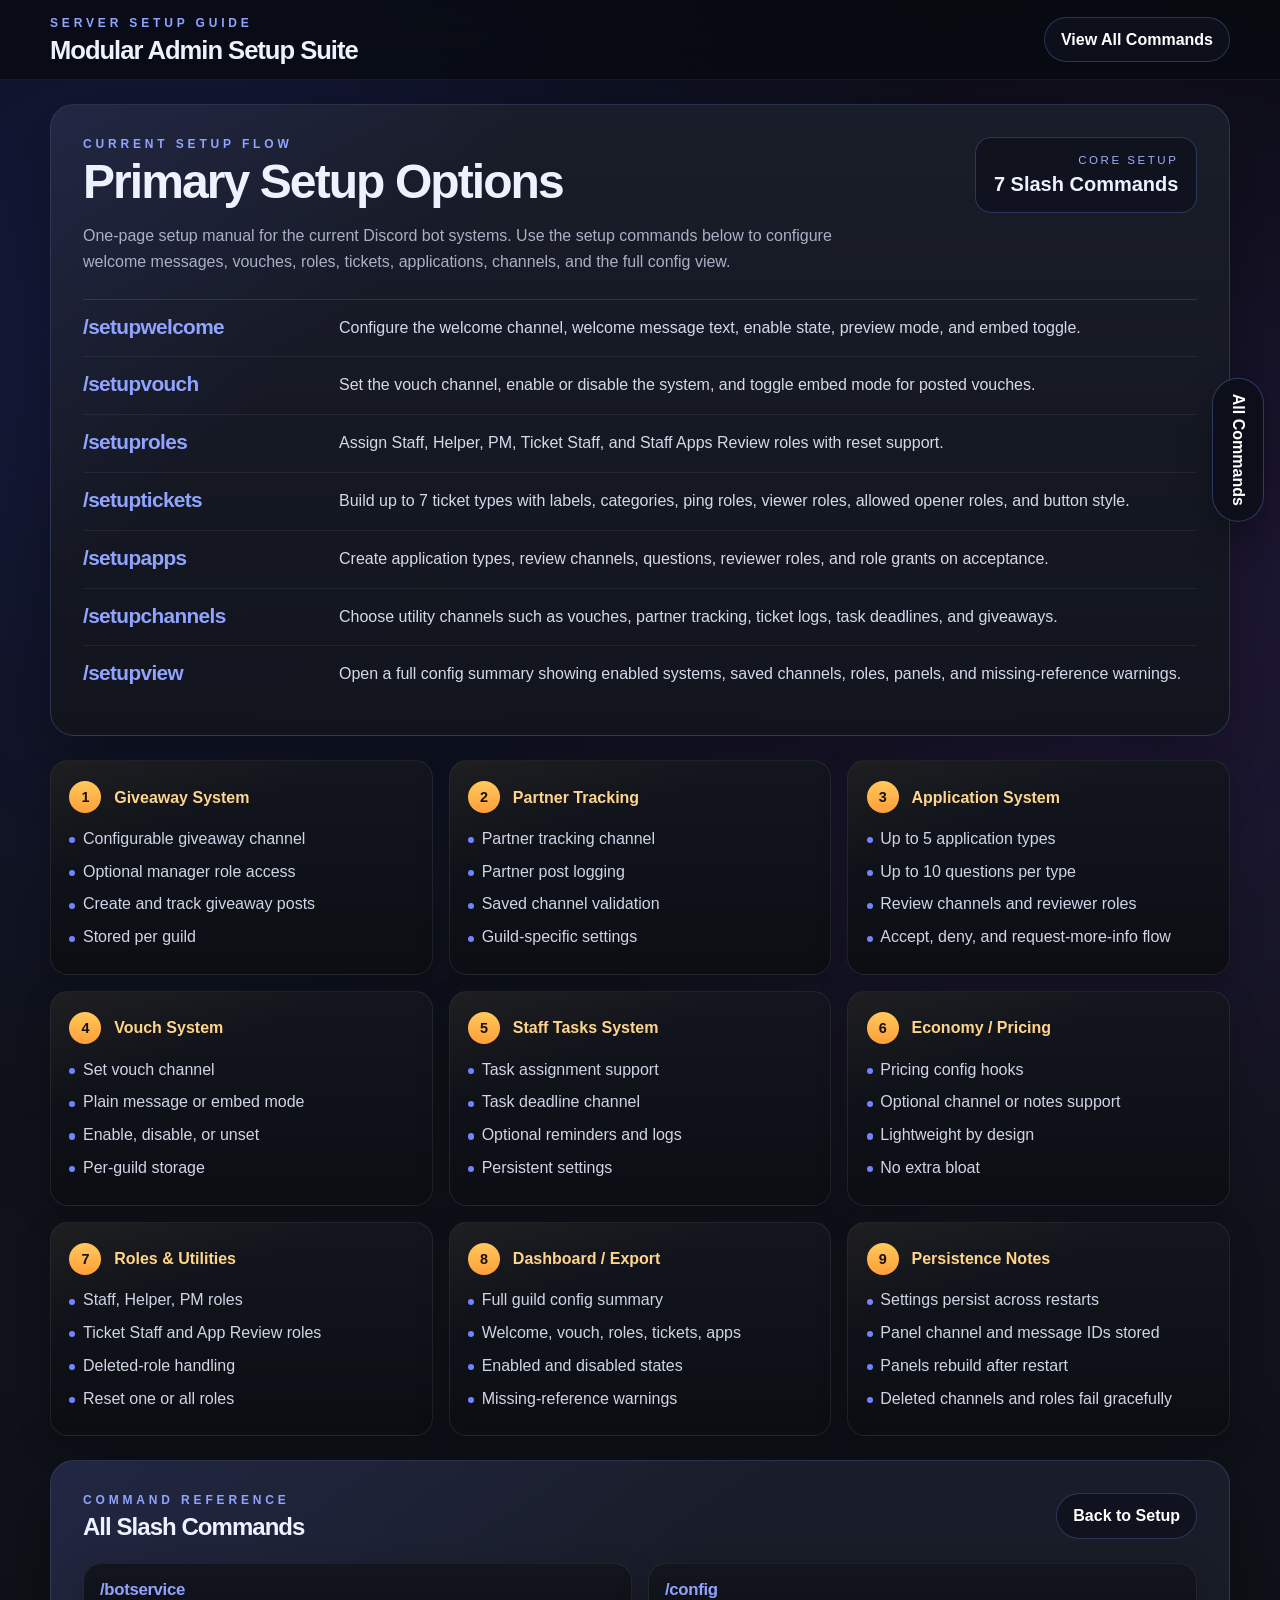
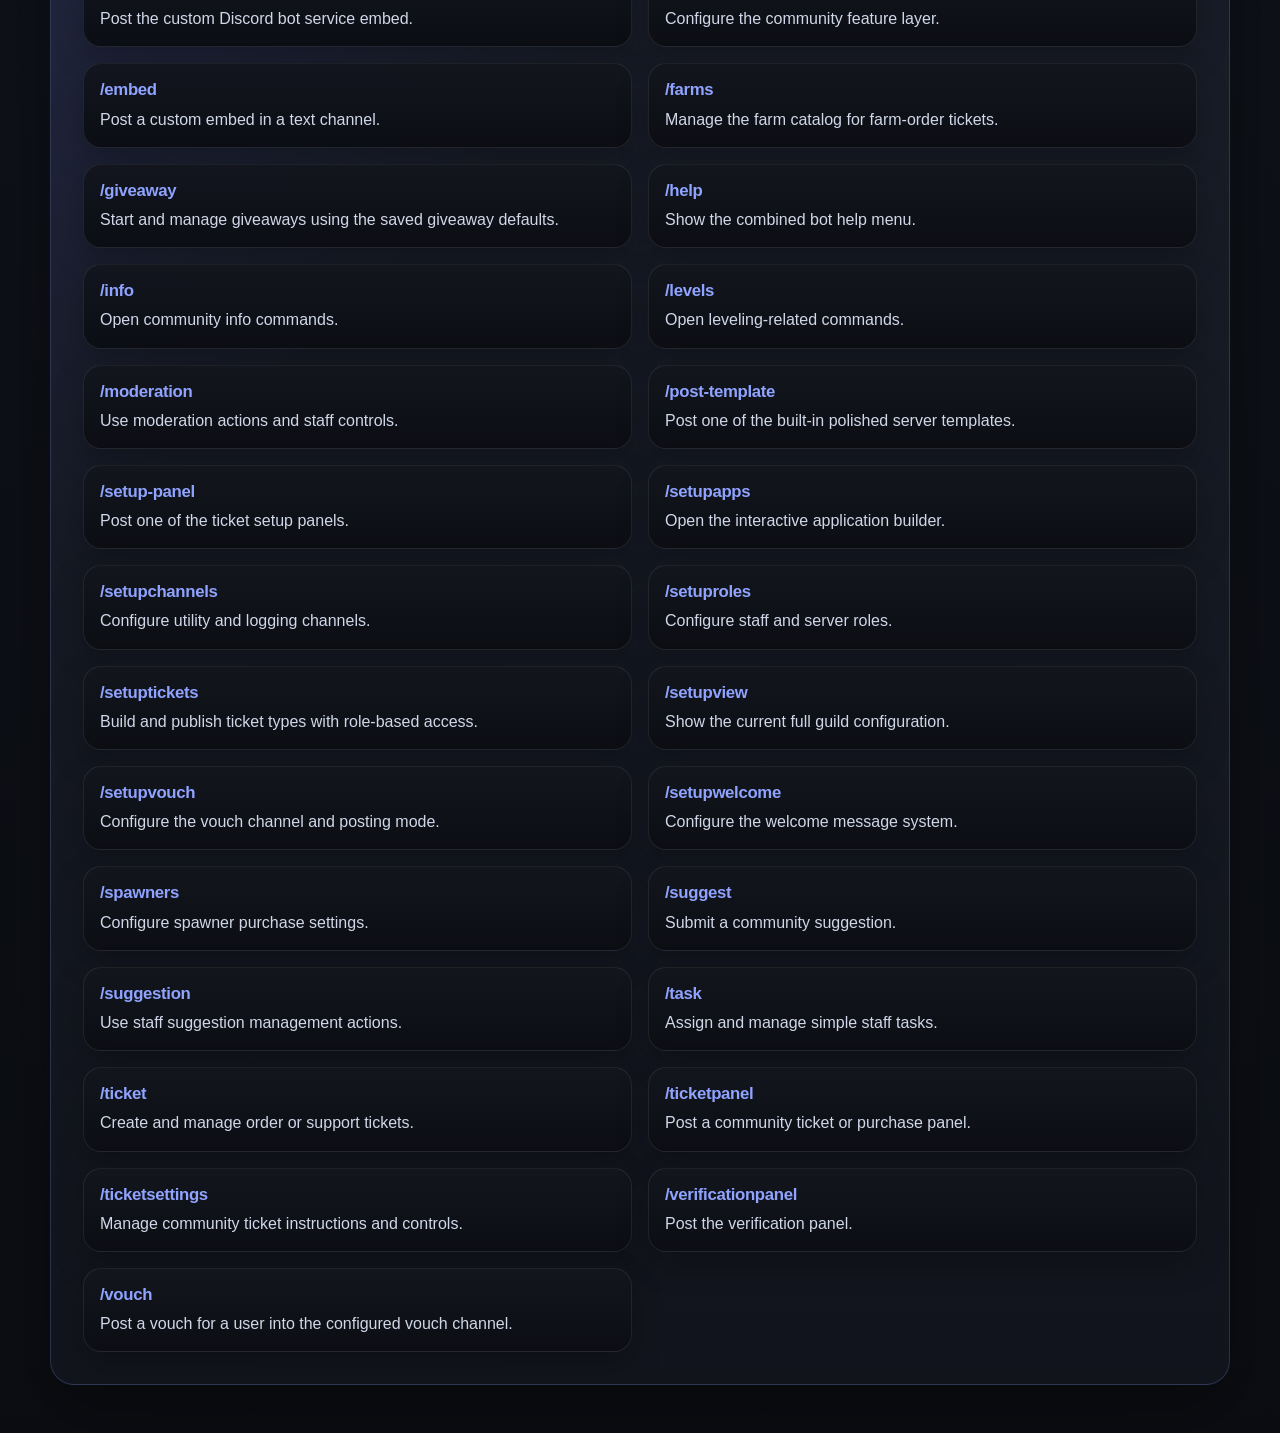
==== index.html @ 3d1069a1 "added" ====
<!doctype html>
<html lang="en">
<head>
  <meta charset="utf-8">
  <meta name="viewport" content="width=device-width, initial-scale=1">
  <title>Server Setup Guide</title>
  <meta name="description" content="Dark single-page setup guide for the Discord server setup suite.">
  <link rel="stylesheet" href="styles.css">
</head>
<body>
  <a class="skip-link" href="#main-content">Skip to content</a>

  <header class="site-header">
    <div class="header-inner">
      <div>
        <p class="eyebrow">Server Setup Guide</p>
        <h1 class="site-title">Modular Admin Setup Suite</h1>
      </div>
      <a class="header-link" href="#command-catalog">View All Commands</a>
    </div>
  </header>

  <a class="side-button" href="#command-catalog" aria-label="Jump to the full slash command list">
    <span>All Commands</span>
  </a>

  <main id="main-content" class="page-shell">
    <section class="hero-panel">
      <div class="hero-top">
        <div>
          <p class="eyebrow">Current Setup Flow</p>
          <h2 class="hero-title">Primary Setup Options</h2>
          <p class="hero-subtitle">
            One-page setup manual for the current Discord bot systems. Use the setup commands below to configure
            welcome messages, vouches, roles, tickets, applications, channels, and the full config view.
          </p>
        </div>
        <div class="hero-badge">
          <span class="badge-label">Core Setup</span>
          <span class="badge-value">7 Slash Commands</span>
        </div>
      </div>

      <div class="command-stack" aria-label="Primary setup commands">
        <article class="command-row">
          <h3 class="command-name">/setupwelcome</h3>
          <p class="command-desc">Configure the welcome channel, welcome message text, enable state, preview mode, and embed toggle.</p>
        </article>
        <article class="command-row">
          <h3 class="command-name">/setupvouch</h3>
          <p class="command-desc">Set the vouch channel, enable or disable the system, and toggle embed mode for posted vouches.</p>
        </article>
        <article class="command-row">
          <h3 class="command-name">/setuproles</h3>
          <p class="command-desc">Assign Staff, Helper, PM, Ticket Staff, and Staff Apps Review roles with reset support.</p>
        </article>
        <article class="command-row">
          <h3 class="command-name">/setuptickets</h3>
          <p class="command-desc">Build up to 7 ticket types with labels, categories, ping roles, viewer roles, allowed opener roles, and button style.</p>
        </article>
        <article class="command-row">
          <h3 class="command-name">/setupapps</h3>
          <p class="command-desc">Create application types, review channels, questions, reviewer roles, and role grants on acceptance.</p>
        </article>
        <article class="command-row">
          <h3 class="command-name">/setupchannels</h3>
          <p class="command-desc">Choose utility channels such as vouches, partner tracking, ticket logs, task deadlines, and giveaways.</p>
        </article>
        <article class="command-row">
          <h3 class="command-name">/setupview</h3>
          <p class="command-desc">Open a full config summary showing enabled systems, saved channels, roles, panels, and missing-reference warnings.</p>
        </article>
      </div>
    </section>

    <section class="grid-panel" aria-label="System overview panels">
      <article class="mini-card">
        <div class="mini-head"><span class="mini-number">1</span><h3>Giveaway System</h3></div>
        <ul>
          <li>Configurable giveaway channel</li>
          <li>Optional manager role access</li>
          <li>Create and track giveaway posts</li>
          <li>Stored per guild</li>
        </ul>
      </article>
      <article class="mini-card">
        <div class="mini-head"><span class="mini-number">2</span><h3>Partner Tracking</h3></div>
        <ul>
          <li>Partner tracking channel</li>
          <li>Partner post logging</li>
          <li>Saved channel validation</li>
          <li>Guild-specific settings</li>
        </ul>
      </article>
      <article class="mini-card">
        <div class="mini-head"><span class="mini-number">3</span><h3>Application System</h3></div>
        <ul>
          <li>Up to 5 application types</li>
          <li>Up to 10 questions per type</li>
          <li>Review channels and reviewer roles</li>
          <li>Accept, deny, and request-more-info flow</li>
        </ul>
      </article>
      <article class="mini-card">
        <div class="mini-head"><span class="mini-number">4</span><h3>Vouch System</h3></div>
        <ul>
          <li>Set vouch channel</li>
          <li>Plain message or embed mode</li>
          <li>Enable, disable, or unset</li>
          <li>Per-guild storage</li>
        </ul>
      </article>
      <article class="mini-card">
        <div class="mini-head"><span class="mini-number">5</span><h3>Staff Tasks System</h3></div>
        <ul>
          <li>Task assignment support</li>
          <li>Task deadline channel</li>
          <li>Optional reminders and logs</li>
          <li>Persistent settings</li>
        </ul>
      </article>
      <article class="mini-card">
        <div class="mini-head"><span class="mini-number">6</span><h3>Economy / Pricing</h3></div>
        <ul>
          <li>Pricing config hooks</li>
          <li>Optional channel or notes support</li>
          <li>Lightweight by design</li>
          <li>No extra bloat</li>
        </ul>
      </article>
      <article class="mini-card">
        <div class="mini-head"><span class="mini-number">7</span><h3>Roles & Utilities</h3></div>
        <ul>
          <li>Staff, Helper, PM roles</li>
          <li>Ticket Staff and App Review roles</li>
          <li>Deleted-role handling</li>
          <li>Reset one or all roles</li>
        </ul>
      </article>
      <article class="mini-card">
        <div class="mini-head"><span class="mini-number">8</span><h3>Dashboard / Export</h3></div>
        <ul>
          <li>Full guild config summary</li>
          <li>Welcome, vouch, roles, tickets, apps</li>
          <li>Enabled and disabled states</li>
          <li>Missing-reference warnings</li>
        </ul>
      </article>
      <article class="mini-card">
        <div class="mini-head"><span class="mini-number">9</span><h3>Persistence Notes</h3></div>
        <ul>
          <li>Settings persist across restarts</li>
          <li>Panel channel and message IDs stored</li>
          <li>Panels rebuild after restart</li>
          <li>Deleted channels and roles fail gracefully</li>
        </ul>
      </article>
    </section>

    <section id="command-catalog" class="catalog-panel">
      <div class="catalog-top">
        <div>
          <p class="eyebrow">Command Reference</p>
          <h2 class="catalog-title">All Slash Commands</h2>
        </div>
        <a class="catalog-back" href="#main-content">Back to Setup</a>
      </div>

      <div class="catalog-grid">
        <article class="catalog-card"><h3>/botservice</h3><p>Post the custom Discord bot service embed.</p></article>
        <article class="catalog-card"><h3>/config</h3><p>Configure the community feature layer.</p></article>
        <article class="catalog-card"><h3>/embed</h3><p>Post a custom embed in a text channel.</p></article>
        <article class="catalog-card"><h3>/farms</h3><p>Manage the farm catalog for farm-order tickets.</p></article>
        <article class="catalog-card"><h3>/giveaway</h3><p>Start and manage giveaways using the saved giveaway defaults.</p></article>
        <article class="catalog-card"><h3>/help</h3><p>Show the combined bot help menu.</p></article>
        <article class="catalog-card"><h3>/info</h3><p>Open community info commands.</p></article>
        <article class="catalog-card"><h3>/levels</h3><p>Open leveling-related commands.</p></article>
        <article class="catalog-card"><h3>/moderation</h3><p>Use moderation actions and staff controls.</p></article>
        <article class="catalog-card"><h3>/post-template</h3><p>Post one of the built-in polished server templates.</p></article>
        <article class="catalog-card"><h3>/setup-panel</h3><p>Post one of the ticket setup panels.</p></article>
        <article class="catalog-card"><h3>/setupapps</h3><p>Open the interactive application builder.</p></article>
        <article class="catalog-card"><h3>/setupchannels</h3><p>Configure utility and logging channels.</p></article>
        <article class="catalog-card"><h3>/setuproles</h3><p>Configure staff and server roles.</p></article>
        <article class="catalog-card"><h3>/setuptickets</h3><p>Build and publish ticket types with role-based access.</p></article>
        <article class="catalog-card"><h3>/setupview</h3><p>Show the current full guild configuration.</p></article>
        <article class="catalog-card"><h3>/setupvouch</h3><p>Configure the vouch channel and posting mode.</p></article>
        <article class="catalog-card"><h3>/setupwelcome</h3><p>Configure the welcome message system.</p></article>
        <article class="catalog-card"><h3>/spawners</h3><p>Configure spawner purchase settings.</p></article>
        <article class="catalog-card"><h3>/suggest</h3><p>Submit a community suggestion.</p></article>
        <article class="catalog-card"><h3>/suggestion</h3><p>Use staff suggestion management actions.</p></article>
        <article class="catalog-card"><h3>/task</h3><p>Assign and manage simple staff tasks.</p></article>
        <article class="catalog-card"><h3>/ticket</h3><p>Create and manage order or support tickets.</p></article>
        <article class="catalog-card"><h3>/ticketpanel</h3><p>Post a community ticket or purchase panel.</p></article>
        <article class="catalog-card"><h3>/ticketsettings</h3><p>Manage community ticket instructions and controls.</p></article>
        <article class="catalog-card"><h3>/verificationpanel</h3><p>Post the verification panel.</p></article>
        <article class="catalog-card"><h3>/vouch</h3><p>Post a vouch for a user into the configured vouch channel.</p></article>
      </div>
    </section>
  </main>

  <script src="script.js"></script>
</body>
</html>
---- styles.css ----
:root {
  color-scheme: dark;
  --bg-top: #090b11;
  --bg-mid: #0f1219;
  --bg-bottom: #0b0d12;
  --panel: rgba(18, 21, 31, 0.96);
  --panel-strong: rgba(12, 14, 20, 0.98);
  --border: rgba(141, 162, 255, 0.22);
  --border-soft: rgba(255, 255, 255, 0.08);
  --text: #eef2ff;
  --muted: #a9b0c6;
  --blue: #8fa3ff;
  --blue-strong: #6f85ff;
  --gold: #ffd58c;
  --gold-strong: #ffb14c;
  --shadow: 0 24px 70px rgba(0, 0, 0, 0.35);
}

* {
  box-sizing: border-box;
}

html {
  scroll-behavior: smooth;
}

body {
  margin: 0;
  min-width: 320px;
  color: var(--text);
  font-family: "Segoe UI", "Helvetica Neue", Arial, sans-serif;
  background:
    radial-gradient(circle at 12% 10%, rgba(72, 87, 255, 0.18), transparent 28%),
    radial-gradient(circle at 86% 20%, rgba(147, 80, 255, 0.16), transparent 26%),
    linear-gradient(180deg, var(--bg-top) 0%, var(--bg-mid) 42%, var(--bg-bottom) 100%);
}

a {
  color: inherit;
}

.skip-link {
  position: absolute;
  left: 1rem;
  top: -4rem;
  padding: 0.75rem 1rem;
  border-radius: 999px;
  background: #ffffff;
  color: #111111;
  text-decoration: none;
  z-index: 40;
}

.skip-link:focus {
  top: 1rem;
}

.site-header {
  position: sticky;
  top: 0;
  z-index: 20;
  backdrop-filter: blur(16px);
  background: rgba(8, 10, 16, 0.72);
  border-bottom: 1px solid rgba(255, 255, 255, 0.06);
}

.header-inner {
  width: min(1180px, calc(100% - 2rem));
  margin: 0 auto;
  padding: 1rem 0;
  display: flex;
  align-items: center;
  justify-content: space-between;
  gap: 1rem;
}

.eyebrow {
  margin: 0 0 0.45rem;
  color: var(--blue);
  font-size: 0.75rem;
  font-weight: 700;
  letter-spacing: 0.32em;
  text-transform: uppercase;
}

.site-title,
.hero-title,
.catalog-title {
  margin: 0;
  letter-spacing: -0.04em;
  line-height: 1.02;
  font-weight: 800;
}

.site-title {
  font-size: clamp(1.4rem, 2vw, 1.85rem);
}

.header-link,
.catalog-back,
.side-button {
  display: inline-flex;
  align-items: center;
  justify-content: center;
  border-radius: 999px;
  text-decoration: none;
  font-weight: 700;
  transition: transform 0.18s ease, background 0.18s ease, border-color 0.18s ease;
}

.header-link,
.catalog-back {
  padding: 0.8rem 1rem;
  border: 1px solid rgba(120, 143, 255, 0.28);
  background: rgba(15, 18, 30, 0.88);
  color: #ffffff;
}

.header-link:hover,
.catalog-back:hover,
.side-button:hover {
  transform: translateY(-1px);
}

.page-shell {
  width: min(1180px, calc(100% - 2rem));
  margin: 0 auto;
  padding: 1.5rem 0 3rem;
}

.hero-panel,
.catalog-panel {
  border: 1px solid var(--border);
  border-radius: 24px;
  background: linear-gradient(180deg, rgba(22, 26, 38, 0.98) 0%, rgba(14, 17, 25, 0.98) 100%);
  box-shadow: var(--shadow);
  overflow: hidden;
}

.hero-panel {
  padding: 2rem;
  position: relative;
}

.hero-panel::before,
.catalog-panel::before {
  content: "";
  position: absolute;
  inset: 0;
  pointer-events: none;
  background:
    linear-gradient(135deg, rgba(96, 110, 255, 0.12), transparent 28%),
    linear-gradient(0deg, rgba(255, 255, 255, 0.015), rgba(255, 255, 255, 0.015));
}

.hero-top,
.catalog-top {
  position: relative;
  z-index: 1;
  display: flex;
  align-items: flex-start;
  justify-content: space-between;
  gap: 1.25rem;
}

.hero-title {
  font-size: clamp(2.1rem, 4vw, 3rem);
}

.hero-subtitle {
  margin: 1rem 0 0;
  max-width: 48rem;
  color: var(--muted);
  line-height: 1.6;
}

.hero-badge {
  min-width: 13rem;
  padding: 1rem 1.1rem;
  border-radius: 16px;
  border: 1px solid rgba(120, 143, 255, 0.28);
  background: rgba(15, 18, 30, 0.88);
  text-align: right;
}

.badge-label {
  display: block;
  margin-bottom: 0.45rem;
  color: #9fb0ff;
  font-size: 0.72rem;
  letter-spacing: 0.22em;
  text-transform: uppercase;
}

.badge-value {
  font-size: 1.25rem;
  font-weight: 800;
}

.command-stack {
  margin-top: 1.5rem;
  position: relative;
  z-index: 1;
}

.command-row {
  display: grid;
  grid-template-columns: minmax(12rem, 15rem) 1fr;
  gap: 1rem;
  align-items: start;
  padding: 1rem 0;
  border-top: 1px solid rgba(255, 255, 255, 0.06);
}

.command-row:first-child {
  border-top-color: rgba(108, 123, 255, 0.24);
}

.command-name {
  margin: 0;
  color: var(--blue);
  font-size: 1.3rem;
  font-weight: 800;
  letter-spacing: -0.03em;
  line-height: 1.05;
}

.command-desc {
  margin: 0;
  color: #d4d9e9;
  line-height: 1.55;
}

.grid-panel {
  margin-top: 1.5rem;
  display: grid;
  grid-template-columns: repeat(3, minmax(0, 1fr));
  gap: 1rem;
}

.mini-card,
.catalog-card {
  position: relative;
  border-radius: 18px;
  border: 1px solid var(--border-soft);
  background: linear-gradient(180deg, rgba(19, 22, 30, 0.98) 0%, rgba(12, 14, 20, 0.98) 100%);
  box-shadow: 0 12px 32px rgba(0, 0, 0, 0.22);
  overflow: hidden;
}

.mini-card {
  padding: 1.25rem 1.15rem 1rem;
}

.mini-card::before {
  content: "";
  position: absolute;
  inset: 0;
  background: linear-gradient(160deg, rgba(255, 200, 90, 0.05), transparent 32%);
  pointer-events: none;
}

.mini-head {
  display: flex;
  align-items: center;
  gap: 0.8rem;
  margin-bottom: 0.85rem;
  position: relative;
  z-index: 1;
}

.mini-number {
  width: 2rem;
  height: 2rem;
  border-radius: 999px;
  display: inline-flex;
  align-items: center;
  justify-content: center;
  background: linear-gradient(180deg, #ffc95c 0%, #ff9e39 100%);
  color: #16110b;
  font-size: 0.9rem;
  font-weight: 900;
  flex: 0 0 auto;
}

.mini-card h3 {
  margin: 0;
  color: var(--gold);
  font-size: 1rem;
  line-height: 1.2;
}

.mini-card ul {
  list-style: none;
  margin: 0;
  padding: 0;
  position: relative;
  z-index: 1;
}

.mini-card li {
  position: relative;
  margin-bottom: 0.6rem;
  padding-left: 0.85rem;
  color: #cfd5e6;
  line-height: 1.45;
}

.mini-card li::before {
  content: "";
  position: absolute;
  left: 0;
  top: 0.65em;
  width: 0.38rem;
  height: 0.38rem;
  border-radius: 50%;
  background: var(--blue-strong);
}

.catalog-panel {
  margin-top: 1.5rem;
  padding: 2rem;
  position: relative;
}

.catalog-grid {
  position: relative;
  z-index: 1;
  margin-top: 1.5rem;
  display: grid;
  grid-template-columns: repeat(2, minmax(0, 1fr));
  gap: 1rem;
}

.catalog-card {
  padding: 1rem 1rem 0.95rem;
}

.catalog-card h3 {
  margin: 0 0 0.45rem;
  color: var(--blue);
  font-size: 1.05rem;
  letter-spacing: -0.02em;
}

.catalog-card p {
  margin: 0;
  color: #d0d7e8;
  line-height: 1.5;
}

.side-button {
  position: fixed;
  right: 1rem;
  top: 50%;
  transform: translateY(-50%);
  z-index: 25;
  padding: 0.95rem 1rem;
  writing-mode: vertical-rl;
  text-orientation: mixed;
  border: 1px solid rgba(120, 143, 255, 0.32);
  background: rgba(12, 16, 26, 0.92);
  color: #ffffff;
  box-shadow: 0 18px 36px rgba(0, 0, 0, 0.28);
}

.side-button.is-active {
  background: linear-gradient(180deg, rgba(111, 133, 255, 0.24), rgba(111, 133, 255, 0.12));
  border-color: rgba(143, 163, 255, 0.58);
}

@media (max-width: 1024px) {
  .grid-panel,
  .catalog-grid {
    grid-template-columns: 1fr 1fr;
  }

  .hero-top,
  .catalog-top {
    flex-direction: column;
  }

  .hero-badge {
    min-width: 0;
    width: 100%;
    text-align: left;
  }
}

@media (max-width: 780px) {
  .page-shell,
  .header-inner {
    width: min(100% - 1rem, 100%);
  }

  .hero-panel,
  .catalog-panel {
    padding: 1.25rem;
    border-radius: 20px;
  }

  .command-row {
    grid-template-columns: 1fr;
    gap: 0.5rem;
  }

  .grid-panel,
  .catalog-grid {
    grid-template-columns: 1fr;
  }

  .side-button {
    right: 0.75rem;
    bottom: 0.75rem;
    top: auto;
    transform: none;
    writing-mode: horizontal-tb;
    text-orientation: initial;
    padding: 0.85rem 1rem;
  }

  .header-link,
  .catalog-back {
    width: 100%;
  }
}
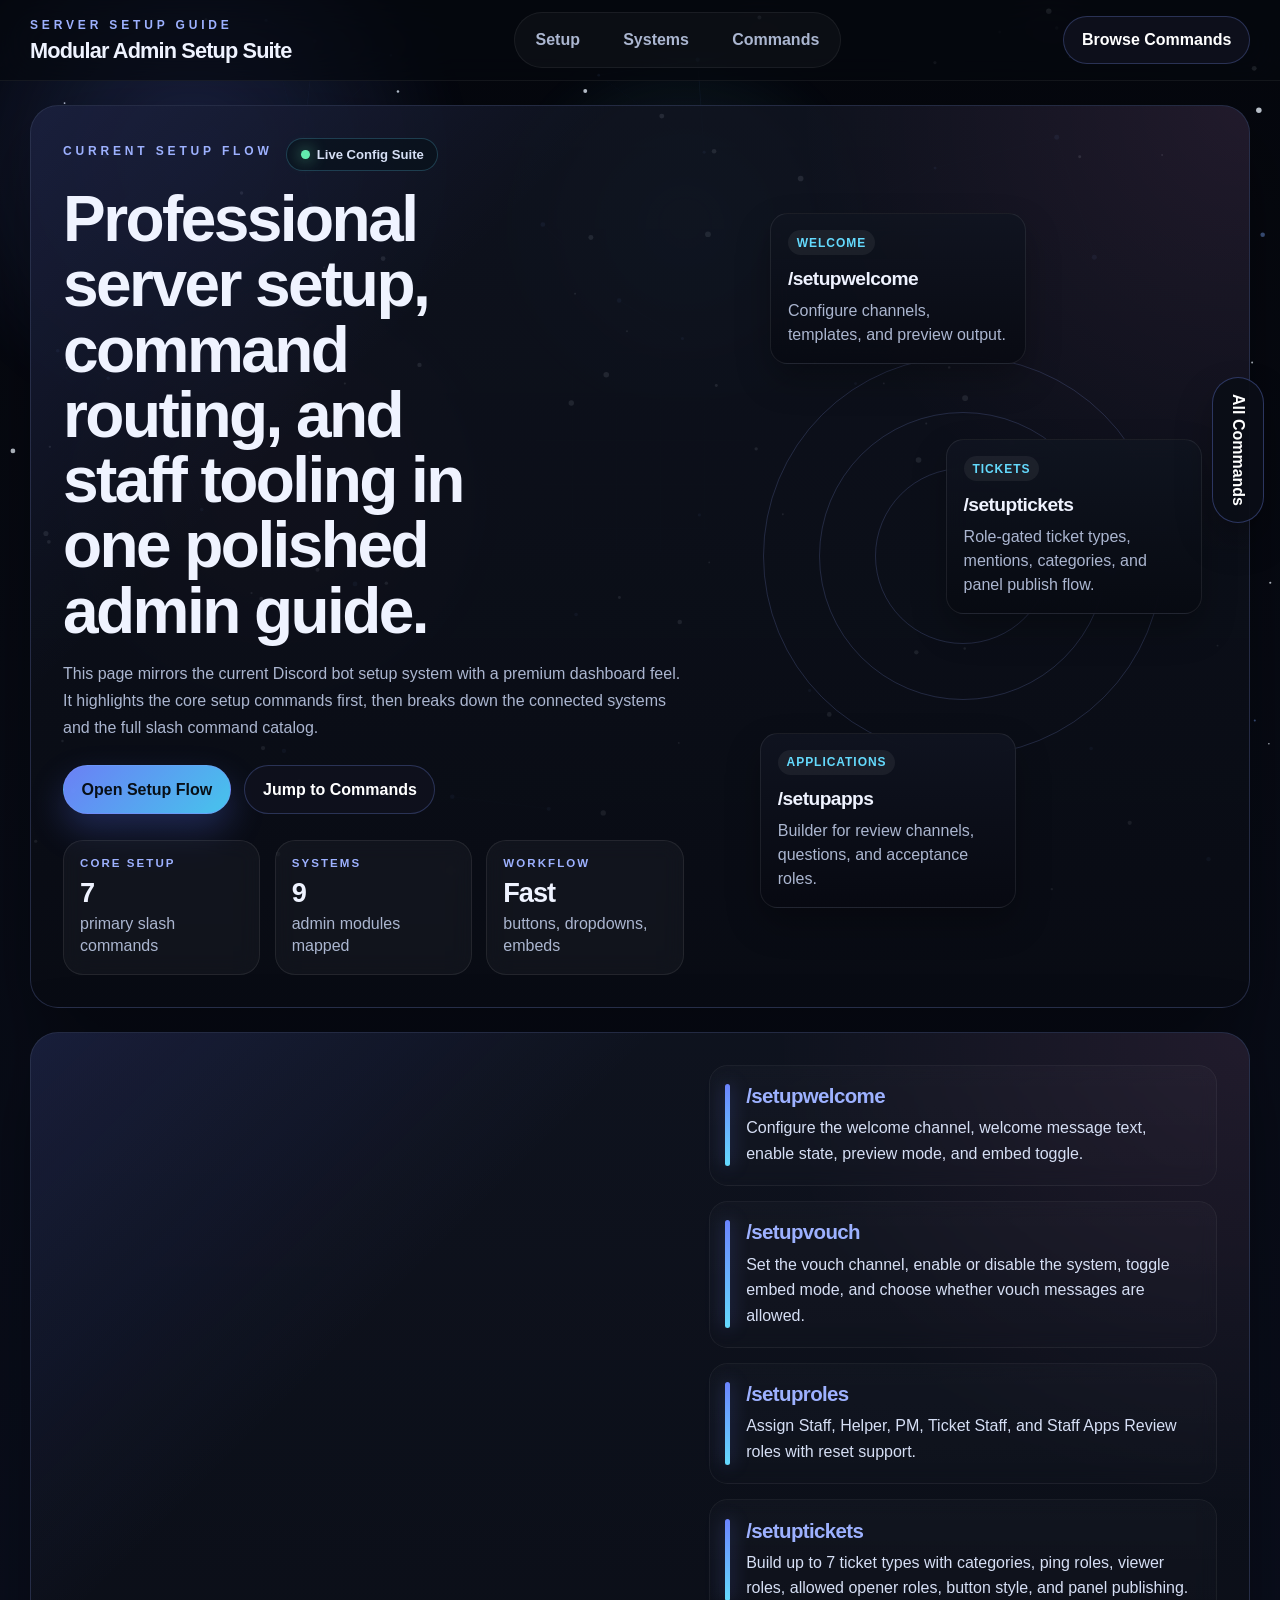
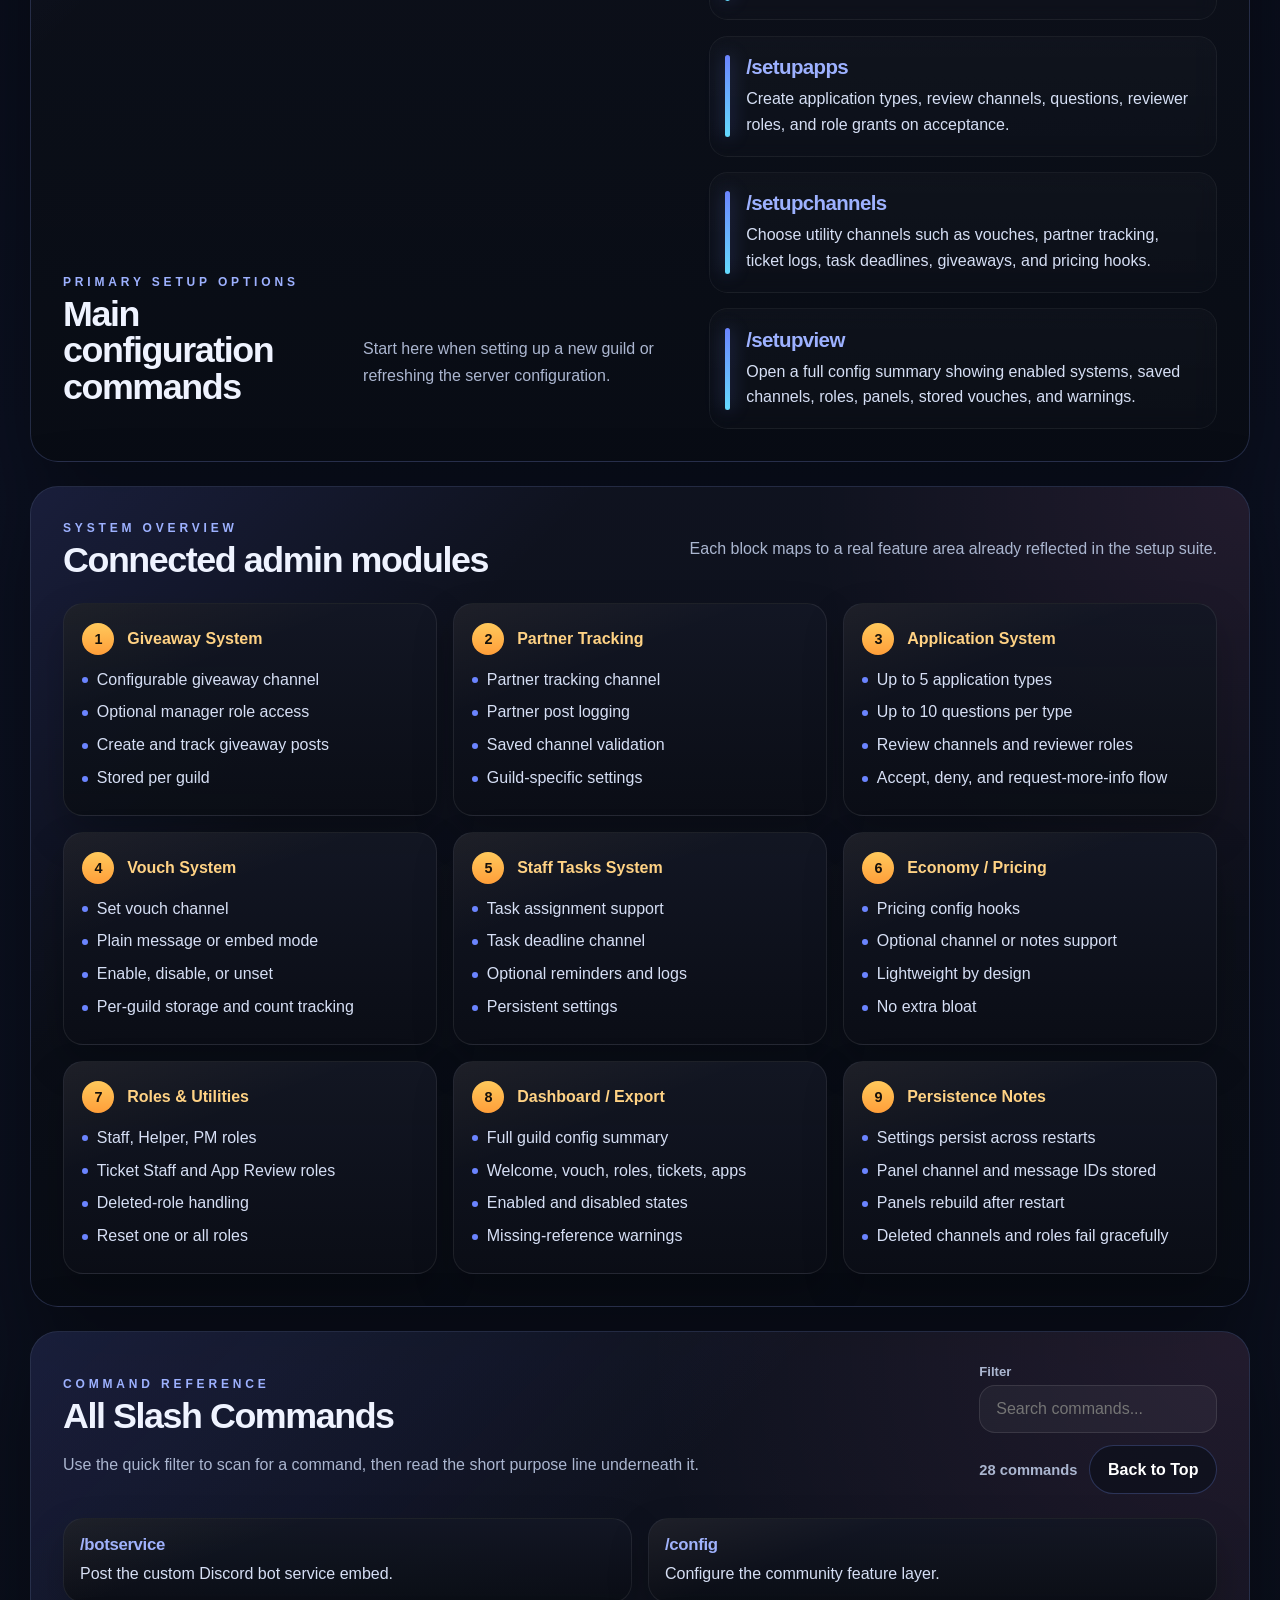
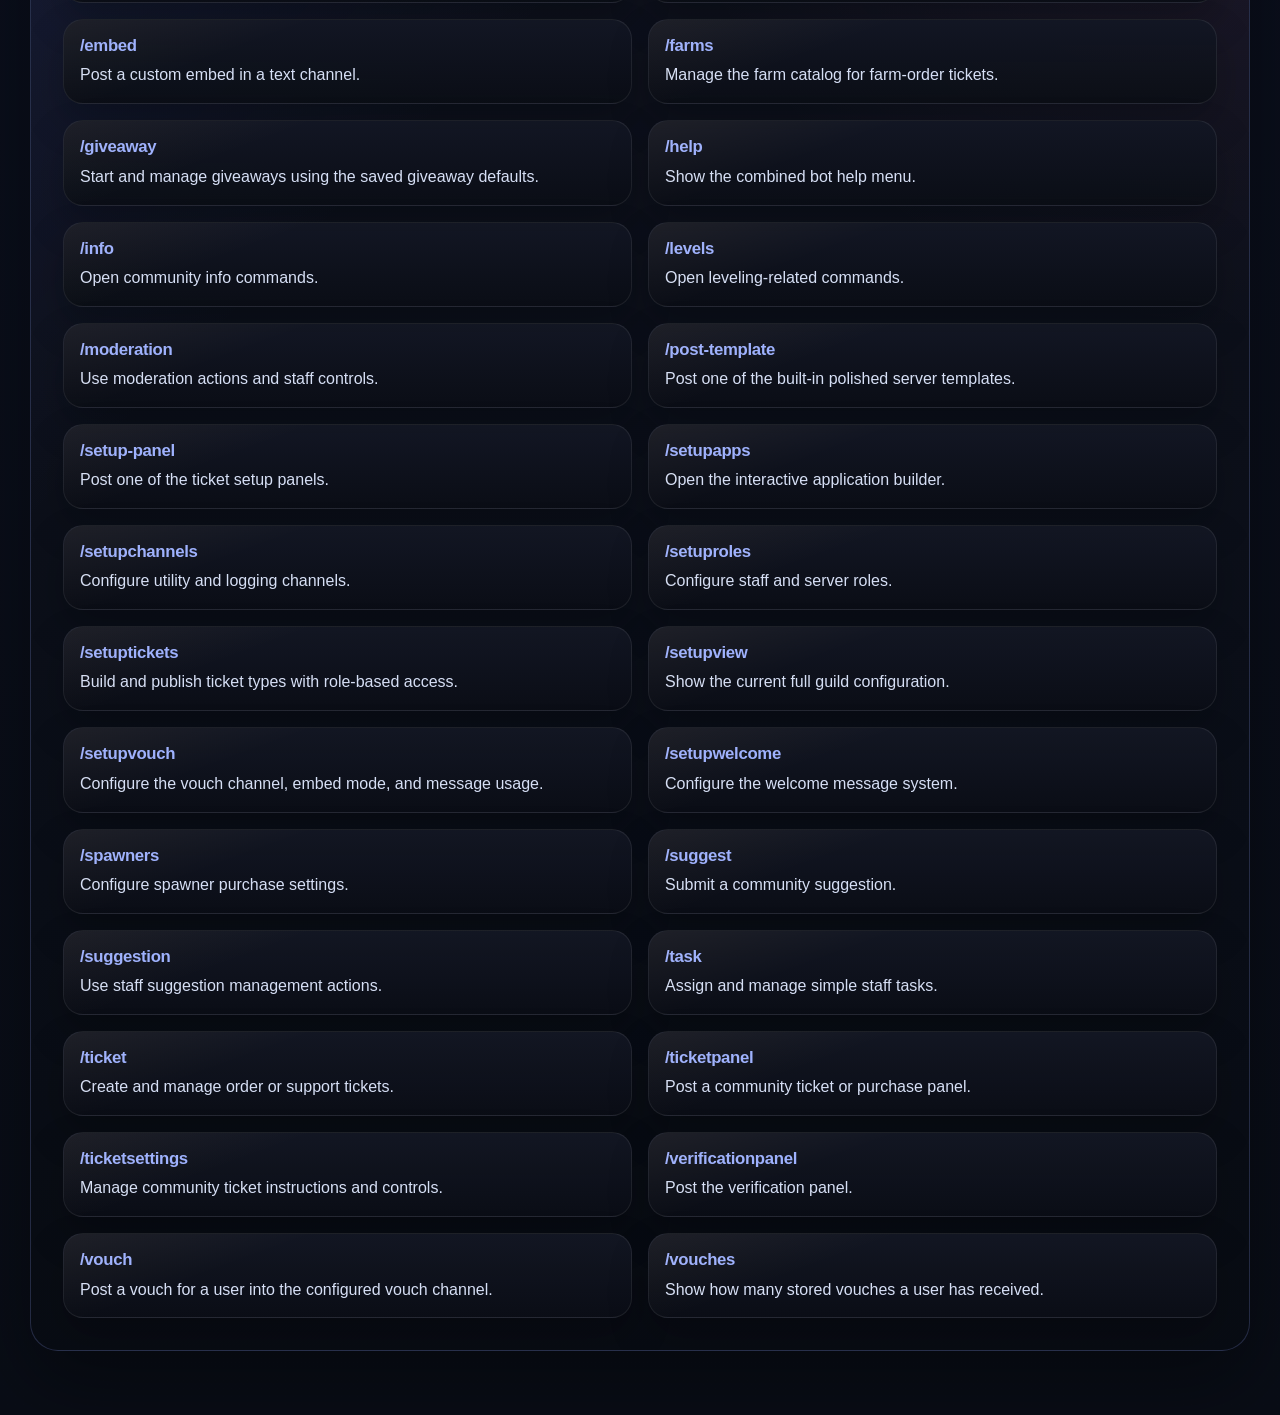
==== commit 652cc97c: "Add files via upload" ====
--- a/index.html
+++ b/index.html
@@ -4,19 +4,34 @@
   <meta charset="utf-8">
   <meta name="viewport" content="width=device-width, initial-scale=1">
   <title>Server Setup Guide</title>
-  <meta name="description" content="Dark single-page setup guide for the Discord server setup suite.">
+  <meta name="description" content="Animated GitHub Pages setup guide for the Discord server setup suite.">
   <link rel="stylesheet" href="styles.css">
 </head>
 <body>
   <a class="skip-link" href="#main-content">Skip to content</a>
 
+  <canvas id="snow-canvas" class="snow-canvas" aria-hidden="true"></canvas>
+  <canvas id="net-canvas" class="net-canvas" aria-hidden="true"></canvas>
+  <div class="bg-layer bg-grid" aria-hidden="true"></div>
+  <div class="bg-layer bg-glow bg-glow-one" aria-hidden="true"></div>
+  <div class="bg-layer bg-glow bg-glow-two" aria-hidden="true"></div>
+  <div class="bg-layer bg-glow bg-glow-three" aria-hidden="true"></div>
+  <div class="noise" aria-hidden="true"></div>
+
   <header class="site-header">
     <div class="header-inner">
-      <div>
+      <div class="brand-block">
         <p class="eyebrow">Server Setup Guide</p>
         <h1 class="site-title">Modular Admin Setup Suite</h1>
       </div>
-      <a class="header-link" href="#command-catalog">View All Commands</a>
+
+      <nav class="header-nav" aria-label="Page sections">
+        <a href="#setup-flow">Setup</a>
+        <a href="#systems">Systems</a>
+        <a href="#command-catalog">Commands</a>
+      </nav>
+
+      <a class="header-link" href="#command-catalog">Browse Commands</a>
     </div>
   </header>
 
@@ -25,176 +40,160 @@
   </a>
 
   <main id="main-content" class="page-shell">
-    <section class="hero-panel">
-      <div class="hero-top">
+    <section class="hero-panel reveal">
+      <div class="hero-copy">
+        <div class="hero-copy-top">
+          <p class="eyebrow">Current Setup Flow</p>
+          <span class="hero-status">Live Config Suite</span>
+        </div>
+
+        <h2 class="hero-title">Professional server setup, command routing, and staff tooling in one polished admin guide.</h2>
+
+        <p class="hero-subtitle">
+          This page mirrors the current Discord bot setup system with a premium dashboard feel. It highlights the
+          core setup commands first, then breaks down the connected systems and the full slash command catalog.
+        </p>
+
+        <div class="hero-actions">
+          <a class="button-primary" href="#setup-flow">Open Setup Flow</a>
+          <a class="button-secondary" href="#command-catalog">Jump to Commands</a>
+        </div>
+
+        <div class="hero-metrics" aria-label="Guide highlights">
+          <article class="metric-card">
+            <span class="metric-kicker">Core Setup</span>
+            <strong>7</strong>
+            <span class="metric-label">primary slash commands</span>
+          </article>
+          <article class="metric-card">
+            <span class="metric-kicker">Systems</span>
+            <strong>9</strong>
+            <span class="metric-label">admin modules mapped</span>
+          </article>
+          <article class="metric-card">
+            <span class="metric-kicker">Workflow</span>
+            <strong>Fast</strong>
+            <span class="metric-label">buttons, dropdowns, embeds</span>
+          </article>
+        </div>
+      </div>
+
+      <div class="hero-visual" aria-hidden="true">
+        <div class="visual-orbit orbit-large"></div>
+        <div class="visual-orbit orbit-medium"></div>
+        <div class="visual-orbit orbit-small"></div>
+
+        <div class="visual-stack stack-top">
+          <span class="stack-label">Welcome</span>
+          <strong>/setupwelcome</strong>
+          <p>Configure channels, templates, and preview output.</p>
+        </div>
+        <div class="visual-stack stack-middle">
+          <span class="stack-label">Tickets</span>
+          <strong>/setuptickets</strong>
+          <p>Role-gated ticket types, mentions, categories, and panel publish flow.</p>
+        </div>
+        <div class="visual-stack stack-bottom">
+          <span class="stack-label">Applications</span>
+          <strong>/setupapps</strong>
+          <p>Builder for review channels, questions, and acceptance roles.</p>
+        </div>
+      </div>
+    </section>
+
+    <section id="setup-flow" class="hero-panel setup-panel reveal">
+      <div class="section-heading">
         <div>
-          <p class="eyebrow">Current Setup Flow</p>
-          <h2 class="hero-title">Primary Setup Options</h2>
-          <p class="hero-subtitle">
-            One-page setup manual for the current Discord bot systems. Use the setup commands below to configure
-            welcome messages, vouches, roles, tickets, applications, channels, and the full config view.
-          </p>
-        </div>
-        <div class="hero-badge">
-          <span class="badge-label">Core Setup</span>
-          <span class="badge-value">7 Slash Commands</span>
-        </div>
+          <p class="eyebrow">Primary Setup Options</p>
+          <h2 class="section-title">Main configuration commands</h2>
+        </div>
+        <p class="section-copy">Start here when setting up a new guild or refreshing the server configuration.</p>
       </div>
 
       <div class="command-stack" aria-label="Primary setup commands">
-        <article class="command-row">
-          <h3 class="command-name">/setupwelcome</h3>
-          <p class="command-desc">Configure the welcome channel, welcome message text, enable state, preview mode, and embed toggle.</p>
-        </article>
-        <article class="command-row">
-          <h3 class="command-name">/setupvouch</h3>
-          <p class="command-desc">Set the vouch channel, enable or disable the system, and toggle embed mode for posted vouches.</p>
-        </article>
-        <article class="command-row">
-          <h3 class="command-name">/setuproles</h3>
-          <p class="command-desc">Assign Staff, Helper, PM, Ticket Staff, and Staff Apps Review roles with reset support.</p>
-        </article>
-        <article class="command-row">
-          <h3 class="command-name">/setuptickets</h3>
-          <p class="command-desc">Build up to 7 ticket types with labels, categories, ping roles, viewer roles, allowed opener roles, and button style.</p>
-        </article>
-        <article class="command-row">
-          <h3 class="command-name">/setupapps</h3>
-          <p class="command-desc">Create application types, review channels, questions, reviewer roles, and role grants on acceptance.</p>
-        </article>
-        <article class="command-row">
-          <h3 class="command-name">/setupchannels</h3>
-          <p class="command-desc">Choose utility channels such as vouches, partner tracking, ticket logs, task deadlines, and giveaways.</p>
-        </article>
-        <article class="command-row">
-          <h3 class="command-name">/setupview</h3>
-          <p class="command-desc">Open a full config summary showing enabled systems, saved channels, roles, panels, and missing-reference warnings.</p>
-        </article>
-      </div>
-    </section>
-
-    <section class="grid-panel" aria-label="System overview panels">
-      <article class="mini-card">
-        <div class="mini-head"><span class="mini-number">1</span><h3>Giveaway System</h3></div>
-        <ul>
-          <li>Configurable giveaway channel</li>
-          <li>Optional manager role access</li>
-          <li>Create and track giveaway posts</li>
-          <li>Stored per guild</li>
-        </ul>
-      </article>
-      <article class="mini-card">
-        <div class="mini-head"><span class="mini-number">2</span><h3>Partner Tracking</h3></div>
-        <ul>
-          <li>Partner tracking channel</li>
-          <li>Partner post logging</li>
-          <li>Saved channel validation</li>
-          <li>Guild-specific settings</li>
-        </ul>
-      </article>
-      <article class="mini-card">
-        <div class="mini-head"><span class="mini-number">3</span><h3>Application System</h3></div>
-        <ul>
-          <li>Up to 5 application types</li>
-          <li>Up to 10 questions per type</li>
-          <li>Review channels and reviewer roles</li>
-          <li>Accept, deny, and request-more-info flow</li>
-        </ul>
-      </article>
-      <article class="mini-card">
-        <div class="mini-head"><span class="mini-number">4</span><h3>Vouch System</h3></div>
-        <ul>
-          <li>Set vouch channel</li>
-          <li>Plain message or embed mode</li>
-          <li>Enable, disable, or unset</li>
-          <li>Per-guild storage</li>
-        </ul>
-      </article>
-      <article class="mini-card">
-        <div class="mini-head"><span class="mini-number">5</span><h3>Staff Tasks System</h3></div>
-        <ul>
-          <li>Task assignment support</li>
-          <li>Task deadline channel</li>
-          <li>Optional reminders and logs</li>
-          <li>Persistent settings</li>
-        </ul>
-      </article>
-      <article class="mini-card">
-        <div class="mini-head"><span class="mini-number">6</span><h3>Economy / Pricing</h3></div>
-        <ul>
-          <li>Pricing config hooks</li>
-          <li>Optional channel or notes support</li>
-          <li>Lightweight by design</li>
-          <li>No extra bloat</li>
-        </ul>
-      </article>
-      <article class="mini-card">
-        <div class="mini-head"><span class="mini-number">7</span><h3>Roles & Utilities</h3></div>
-        <ul>
-          <li>Staff, Helper, PM roles</li>
-          <li>Ticket Staff and App Review roles</li>
-          <li>Deleted-role handling</li>
-          <li>Reset one or all roles</li>
-        </ul>
-      </article>
-      <article class="mini-card">
-        <div class="mini-head"><span class="mini-number">8</span><h3>Dashboard / Export</h3></div>
-        <ul>
-          <li>Full guild config summary</li>
-          <li>Welcome, vouch, roles, tickets, apps</li>
-          <li>Enabled and disabled states</li>
-          <li>Missing-reference warnings</li>
-        </ul>
-      </article>
-      <article class="mini-card">
-        <div class="mini-head"><span class="mini-number">9</span><h3>Persistence Notes</h3></div>
-        <ul>
-          <li>Settings persist across restarts</li>
-          <li>Panel channel and message IDs stored</li>
-          <li>Panels rebuild after restart</li>
-          <li>Deleted channels and roles fail gracefully</li>
-        </ul>
-      </article>
-    </section>
-
-    <section id="command-catalog" class="catalog-panel">
+        <article class="command-row reveal delay-1"><div class="command-mark"></div><div class="command-main"><h3 class="command-name">/setupwelcome</h3><p class="command-desc">Configure the welcome channel, welcome message text, enable state, preview mode, and embed toggle.</p></div></article>
+        <article class="command-row reveal delay-2"><div class="command-mark"></div><div class="command-main"><h3 class="command-name">/setupvouch</h3><p class="command-desc">Set the vouch channel, enable or disable the system, toggle embed mode, and choose whether vouch messages are allowed.</p></div></article>
+        <article class="command-row reveal delay-3"><div class="command-mark"></div><div class="command-main"><h3 class="command-name">/setuproles</h3><p class="command-desc">Assign Staff, Helper, PM, Ticket Staff, and Staff Apps Review roles with reset support.</p></div></article>
+        <article class="command-row reveal delay-4"><div class="command-mark"></div><div class="command-main"><h3 class="command-name">/setuptickets</h3><p class="command-desc">Build up to 7 ticket types with categories, ping roles, viewer roles, allowed opener roles, button style, and panel publishing.</p></div></article>
+        <article class="command-row reveal delay-5"><div class="command-mark"></div><div class="command-main"><h3 class="command-name">/setupapps</h3><p class="command-desc">Create application types, review channels, questions, reviewer roles, and role grants on acceptance.</p></div></article>
+        <article class="command-row reveal delay-6"><div class="command-mark"></div><div class="command-main"><h3 class="command-name">/setupchannels</h3><p class="command-desc">Choose utility channels such as vouches, partner tracking, ticket logs, task deadlines, giveaways, and pricing hooks.</p></div></article>
+        <article class="command-row reveal delay-7"><div class="command-mark"></div><div class="command-main"><h3 class="command-name">/setupview</h3><p class="command-desc">Open a full config summary showing enabled systems, saved channels, roles, panels, stored vouches, and warnings.</p></div></article>
+      </div>
+    </section>
+
+    <section id="systems" class="systems-block reveal">
+      <div class="section-heading">
+        <div>
+          <p class="eyebrow">System Overview</p>
+          <h2 class="section-title">Connected admin modules</h2>
+        </div>
+        <p class="section-copy">Each block maps to a real feature area already reflected in the setup suite.</p>
+      </div>
+
+      <div class="grid-panel" aria-label="System overview panels">
+        <article class="mini-card reveal delay-1"><div class="mini-head"><span class="mini-number">1</span><h3>Giveaway System</h3></div><ul><li>Configurable giveaway channel</li><li>Optional manager role access</li><li>Create and track giveaway posts</li><li>Stored per guild</li></ul></article>
+        <article class="mini-card reveal delay-2"><div class="mini-head"><span class="mini-number">2</span><h3>Partner Tracking</h3></div><ul><li>Partner tracking channel</li><li>Partner post logging</li><li>Saved channel validation</li><li>Guild-specific settings</li></ul></article>
+        <article class="mini-card reveal delay-3"><div class="mini-head"><span class="mini-number">3</span><h3>Application System</h3></div><ul><li>Up to 5 application types</li><li>Up to 10 questions per type</li><li>Review channels and reviewer roles</li><li>Accept, deny, and request-more-info flow</li></ul></article>
+        <article class="mini-card reveal delay-4"><div class="mini-head"><span class="mini-number">4</span><h3>Vouch System</h3></div><ul><li>Set vouch channel</li><li>Plain message or embed mode</li><li>Enable, disable, or unset</li><li>Per-guild storage and count tracking</li></ul></article>
+        <article class="mini-card reveal delay-5"><div class="mini-head"><span class="mini-number">5</span><h3>Staff Tasks System</h3></div><ul><li>Task assignment support</li><li>Task deadline channel</li><li>Optional reminders and logs</li><li>Persistent settings</li></ul></article>
+        <article class="mini-card reveal delay-6"><div class="mini-head"><span class="mini-number">6</span><h3>Economy / Pricing</h3></div><ul><li>Pricing config hooks</li><li>Optional channel or notes support</li><li>Lightweight by design</li><li>No extra bloat</li></ul></article>
+        <article class="mini-card reveal delay-7"><div class="mini-head"><span class="mini-number">7</span><h3>Roles & Utilities</h3></div><ul><li>Staff, Helper, PM roles</li><li>Ticket Staff and App Review roles</li><li>Deleted-role handling</li><li>Reset one or all roles</li></ul></article>
+        <article class="mini-card reveal delay-8"><div class="mini-head"><span class="mini-number">8</span><h3>Dashboard / Export</h3></div><ul><li>Full guild config summary</li><li>Welcome, vouch, roles, tickets, apps</li><li>Enabled and disabled states</li><li>Missing-reference warnings</li></ul></article>
+        <article class="mini-card reveal delay-9"><div class="mini-head"><span class="mini-number">9</span><h3>Persistence Notes</h3></div><ul><li>Settings persist across restarts</li><li>Panel channel and message IDs stored</li><li>Panels rebuild after restart</li><li>Deleted channels and roles fail gracefully</li></ul></article>
+      </div>
+    </section>
+
+    <section id="command-catalog" class="catalog-panel reveal">
       <div class="catalog-top">
         <div>
           <p class="eyebrow">Command Reference</p>
           <h2 class="catalog-title">All Slash Commands</h2>
-        </div>
-        <a class="catalog-back" href="#main-content">Back to Setup</a>
+          <p class="section-copy">Use the quick filter to scan for a command, then read the short purpose line underneath it.</p>
+        </div>
+        <div class="catalog-tools">
+          <label class="search-shell" for="command-search">
+            <span class="search-label">Filter</span>
+            <input id="command-search" class="search-input" type="search" placeholder="Search commands..." autocomplete="off">
+          </label>
+          <div class="catalog-meta">
+            <span id="command-count">28 commands</span>
+            <a class="catalog-back" href="#main-content">Back to Top</a>
+          </div>
+        </div>
       </div>
 
       <div class="catalog-grid">
-        <article class="catalog-card"><h3>/botservice</h3><p>Post the custom Discord bot service embed.</p></article>
-        <article class="catalog-card"><h3>/config</h3><p>Configure the community feature layer.</p></article>
-        <article class="catalog-card"><h3>/embed</h3><p>Post a custom embed in a text channel.</p></article>
-        <article class="catalog-card"><h3>/farms</h3><p>Manage the farm catalog for farm-order tickets.</p></article>
-        <article class="catalog-card"><h3>/giveaway</h3><p>Start and manage giveaways using the saved giveaway defaults.</p></article>
-        <article class="catalog-card"><h3>/help</h3><p>Show the combined bot help menu.</p></article>
-        <article class="catalog-card"><h3>/info</h3><p>Open community info commands.</p></article>
-        <article class="catalog-card"><h3>/levels</h3><p>Open leveling-related commands.</p></article>
-        <article class="catalog-card"><h3>/moderation</h3><p>Use moderation actions and staff controls.</p></article>
-        <article class="catalog-card"><h3>/post-template</h3><p>Post one of the built-in polished server templates.</p></article>
-        <article class="catalog-card"><h3>/setup-panel</h3><p>Post one of the ticket setup panels.</p></article>
-        <article class="catalog-card"><h3>/setupapps</h3><p>Open the interactive application builder.</p></article>
-        <article class="catalog-card"><h3>/setupchannels</h3><p>Configure utility and logging channels.</p></article>
-        <article class="catalog-card"><h3>/setuproles</h3><p>Configure staff and server roles.</p></article>
-        <article class="catalog-card"><h3>/setuptickets</h3><p>Build and publish ticket types with role-based access.</p></article>
-        <article class="catalog-card"><h3>/setupview</h3><p>Show the current full guild configuration.</p></article>
-        <article class="catalog-card"><h3>/setupvouch</h3><p>Configure the vouch channel and posting mode.</p></article>
-        <article class="catalog-card"><h3>/setupwelcome</h3><p>Configure the welcome message system.</p></article>
-        <article class="catalog-card"><h3>/spawners</h3><p>Configure spawner purchase settings.</p></article>
-        <article class="catalog-card"><h3>/suggest</h3><p>Submit a community suggestion.</p></article>
-        <article class="catalog-card"><h3>/suggestion</h3><p>Use staff suggestion management actions.</p></article>
-        <article class="catalog-card"><h3>/task</h3><p>Assign and manage simple staff tasks.</p></article>
-        <article class="catalog-card"><h3>/ticket</h3><p>Create and manage order or support tickets.</p></article>
-        <article class="catalog-card"><h3>/ticketpanel</h3><p>Post a community ticket or purchase panel.</p></article>
-        <article class="catalog-card"><h3>/ticketsettings</h3><p>Manage community ticket instructions and controls.</p></article>
-        <article class="catalog-card"><h3>/verificationpanel</h3><p>Post the verification panel.</p></article>
-        <article class="catalog-card"><h3>/vouch</h3><p>Post a vouch for a user into the configured vouch channel.</p></article>
-      </div>
+        <article class="catalog-card reveal delay-1" data-command="/botservice"><h3>/botservice</h3><p>Post the custom Discord bot service embed.</p></article>
+        <article class="catalog-card reveal delay-2" data-command="/config"><h3>/config</h3><p>Configure the community feature layer.</p></article>
+        <article class="catalog-card reveal delay-3" data-command="/embed"><h3>/embed</h3><p>Post a custom embed in a text channel.</p></article>
+        <article class="catalog-card reveal delay-4" data-command="/farms"><h3>/farms</h3><p>Manage the farm catalog for farm-order tickets.</p></article>
+        <article class="catalog-card reveal delay-5" data-command="/giveaway"><h3>/giveaway</h3><p>Start and manage giveaways using the saved giveaway defaults.</p></article>
+        <article class="catalog-card reveal delay-6" data-command="/help"><h3>/help</h3><p>Show the combined bot help menu.</p></article>
+        <article class="catalog-card reveal delay-7" data-command="/info"><h3>/info</h3><p>Open community info commands.</p></article>
+        <article class="catalog-card reveal delay-8" data-command="/levels"><h3>/levels</h3><p>Open leveling-related commands.</p></article>
+        <article class="catalog-card reveal delay-9" data-command="/moderation"><h3>/moderation</h3><p>Use moderation actions and staff controls.</p></article>
+        <article class="catalog-card reveal delay-1" data-command="/post-template"><h3>/post-template</h3><p>Post one of the built-in polished server templates.</p></article>
+        <article class="catalog-card reveal delay-2" data-command="/setup-panel"><h3>/setup-panel</h3><p>Post one of the ticket setup panels.</p></article>
+        <article class="catalog-card reveal delay-3" data-command="/setupapps"><h3>/setupapps</h3><p>Open the interactive application builder.</p></article>
+        <article class="catalog-card reveal delay-4" data-command="/setupchannels"><h3>/setupchannels</h3><p>Configure utility and logging channels.</p></article>
+        <article class="catalog-card reveal delay-5" data-command="/setuproles"><h3>/setuproles</h3><p>Configure staff and server roles.</p></article>
+        <article class="catalog-card reveal delay-6" data-command="/setuptickets"><h3>/setuptickets</h3><p>Build and publish ticket types with role-based access.</p></article>
+        <article class="catalog-card reveal delay-7" data-command="/setupview"><h3>/setupview</h3><p>Show the current full guild configuration.</p></article>
+        <article class="catalog-card reveal delay-8" data-command="/setupvouch"><h3>/setupvouch</h3><p>Configure the vouch channel, embed mode, and message usage.</p></article>
+        <article class="catalog-card reveal delay-9" data-command="/setupwelcome"><h3>/setupwelcome</h3><p>Configure the welcome message system.</p></article>
+        <article class="catalog-card reveal delay-1" data-command="/spawners"><h3>/spawners</h3><p>Configure spawner purchase settings.</p></article>
+        <article class="catalog-card reveal delay-2" data-command="/suggest"><h3>/suggest</h3><p>Submit a community suggestion.</p></article>
+        <article class="catalog-card reveal delay-3" data-command="/suggestion"><h3>/suggestion</h3><p>Use staff suggestion management actions.</p></article>
+        <article class="catalog-card reveal delay-4" data-command="/task"><h3>/task</h3><p>Assign and manage simple staff tasks.</p></article>
+        <article class="catalog-card reveal delay-5" data-command="/ticket"><h3>/ticket</h3><p>Create and manage order or support tickets.</p></article>
+        <article class="catalog-card reveal delay-6" data-command="/ticketpanel"><h3>/ticketpanel</h3><p>Post a community ticket or purchase panel.</p></article>
+        <article class="catalog-card reveal delay-7" data-command="/ticketsettings"><h3>/ticketsettings</h3><p>Manage community ticket instructions and controls.</p></article>
+        <article class="catalog-card reveal delay-8" data-command="/verificationpanel"><h3>/verificationpanel</h3><p>Post the verification panel.</p></article>
+        <article class="catalog-card reveal delay-9" data-command="/vouch"><h3>/vouch</h3><p>Post a vouch for a user into the configured vouch channel.</p></article>
+        <article class="catalog-card reveal delay-1" data-command="/vouches"><h3>/vouches</h3><p>Show how many stored vouches a user has received.</p></article>
+      </div>
+
+      <p id="empty-state" class="empty-state" hidden>No commands match that search yet.</p>
     </section>
   </main>
 
--- a/styles.css
+++ b/styles.css
@@ -1,19 +1,22 @@
 :root {
   color-scheme: dark;
-  --bg-top: #090b11;
-  --bg-mid: #0f1219;
-  --bg-bottom: #0b0d12;
-  --panel: rgba(18, 21, 31, 0.96);
-  --panel-strong: rgba(12, 14, 20, 0.98);
-  --border: rgba(141, 162, 255, 0.22);
-  --border-soft: rgba(255, 255, 255, 0.08);
-  --text: #eef2ff;
-  --muted: #a9b0c6;
-  --blue: #8fa3ff;
-  --blue-strong: #6f85ff;
-  --gold: #ffd58c;
-  --gold-strong: #ffb14c;
-  --shadow: 0 24px 70px rgba(0, 0, 0, 0.35);
+  --bg-top: #05070d;
+  --bg-mid: #0b1020;
+  --bg-bottom: #090d16;
+  --panel: rgba(14, 18, 29, 0.72);
+  --panel-strong: rgba(12, 16, 26, 0.9);
+  --border: rgba(143, 166, 255, 0.2);
+  --text: #eff3ff;
+  --muted: #abb6d0;
+  --soft: #d6dff5;
+  --blue: #9db1ff;
+  --blue-strong: #6b84ff;
+  --cyan: #64dafd;
+  --gold: #ffd284;
+  --shadow: 0 30px 80px rgba(0, 0, 0, 0.38);
+  --radius-xl: 28px;
+  --radius-lg: 20px;
+  --shell: min(1220px, calc(100% - 2rem));
 }
 
 * {
@@ -29,14 +32,83 @@
   min-width: 320px;
   color: var(--text);
   font-family: "Segoe UI", "Helvetica Neue", Arial, sans-serif;
-  background:
-    radial-gradient(circle at 12% 10%, rgba(72, 87, 255, 0.18), transparent 28%),
-    radial-gradient(circle at 86% 20%, rgba(147, 80, 255, 0.16), transparent 26%),
-    linear-gradient(180deg, var(--bg-top) 0%, var(--bg-mid) 42%, var(--bg-bottom) 100%);
+  background: linear-gradient(180deg, var(--bg-top) 0%, var(--bg-mid) 44%, var(--bg-bottom) 100%);
+  overflow-x: hidden;
 }
 
 a {
   color: inherit;
+}
+
+.bg-layer,
+.net-canvas,
+.snow-canvas,
+.noise {
+  position: fixed;
+  inset: 0;
+  pointer-events: none;
+}
+
+.snow-canvas {
+  width: 100%;
+  height: 100%;
+  z-index: 0;
+  opacity: 0.92;
+}
+
+.net-canvas {
+  width: 100%;
+  height: 100%;
+  z-index: 1;
+  opacity: 0.58;
+}
+
+.bg-grid {
+  background-image:
+    linear-gradient(rgba(255, 255, 255, 0.04) 1px, transparent 1px),
+    linear-gradient(90deg, rgba(255, 255, 255, 0.04) 1px, transparent 1px);
+  background-size: 44px 44px;
+  mask-image: radial-gradient(circle at center, rgba(0, 0, 0, 1), transparent 88%);
+  opacity: 0.22;
+}
+
+.bg-glow {
+  filter: blur(24px);
+  opacity: 0.9;
+  animation: floatGlow 16s ease-in-out infinite;
+}
+
+.bg-glow-one {
+  background: radial-gradient(circle, rgba(102, 133, 255, 0.26) 0%, transparent 60%);
+  width: 40rem;
+  height: 40rem;
+  left: -8rem;
+  top: -10rem;
+}
+
+.bg-glow-two {
+  background: radial-gradient(circle, rgba(255, 126, 207, 0.2) 0%, transparent 58%);
+  width: 34rem;
+  height: 34rem;
+  right: -6rem;
+  top: 14rem;
+  animation-delay: -5s;
+}
+
+.bg-glow-three {
+  background: radial-gradient(circle, rgba(100, 218, 253, 0.18) 0%, transparent 58%);
+  width: 28rem;
+  height: 28rem;
+  left: 36%;
+  bottom: -10rem;
+  animation-delay: -9s;
+}
+
+.noise {
+  opacity: 0.12;
+  background-image: radial-gradient(rgba(255, 255, 255, 0.3) 0.6px, transparent 0.6px);
+  background-size: 22px 22px;
+  mix-blend-mode: soft-light;
 }
 
 .skip-link {
@@ -48,7 +120,7 @@
   background: #ffffff;
   color: #111111;
   text-decoration: none;
-  z-index: 40;
+  z-index: 80;
 }
 
 .skip-link:focus {
@@ -58,20 +130,20 @@
 .site-header {
   position: sticky;
   top: 0;
-  z-index: 20;
-  backdrop-filter: blur(16px);
-  background: rgba(8, 10, 16, 0.72);
+  z-index: 50;
+  backdrop-filter: blur(20px);
+  background: rgba(6, 9, 15, 0.64);
   border-bottom: 1px solid rgba(255, 255, 255, 0.06);
 }
 
 .header-inner {
-  width: min(1180px, calc(100% - 2rem));
+  width: var(--shell);
   margin: 0 auto;
-  padding: 1rem 0;
-  display: flex;
+  min-height: 5rem;
+  display: grid;
+  grid-template-columns: auto 1fr auto;
   align-items: center;
-  justify-content: space-between;
-  gap: 1rem;
+  gap: 1.25rem;
 }
 
 .eyebrow {
@@ -85,6 +157,7 @@
 
 .site-title,
 .hero-title,
+.section-title,
 .catalog-title {
   margin: 0;
   letter-spacing: -0.04em;
@@ -93,146 +166,353 @@
 }
 
 .site-title {
-  font-size: clamp(1.4rem, 2vw, 1.85rem);
-}
-
+  font-size: clamp(1.3rem, 1.7vw, 1.9rem);
+}
+
+.header-nav {
+  display: flex;
+  gap: 1rem;
+  justify-self: center;
+  padding: 0.45rem;
+  border: 1px solid rgba(255, 255, 255, 0.06);
+  border-radius: 999px;
+  background: rgba(255, 255, 255, 0.03);
+}
+
+.header-nav a,
 .header-link,
 .catalog-back,
+.button-primary,
+.button-secondary,
 .side-button {
+  text-decoration: none;
+  transition: transform 0.2s ease, background 0.2s ease, border-color 0.2s ease, color 0.2s ease, box-shadow 0.2s ease;
+}
+
+.header-nav a {
+  padding: 0.65rem 0.85rem;
+  border-radius: 999px;
+  color: var(--muted);
+  font-weight: 700;
+}
+
+.header-nav a:hover,
+.header-nav a:focus-visible {
+  background: rgba(255, 255, 255, 0.06);
+  color: #ffffff;
+}
+
+.header-link,
+.catalog-back,
+.button-primary,
+.button-secondary {
   display: inline-flex;
   align-items: center;
   justify-content: center;
+  min-height: 2.9rem;
+  padding: 0.9rem 1.1rem;
   border-radius: 999px;
-  text-decoration: none;
-  font-weight: 700;
-  transition: transform 0.18s ease, background 0.18s ease, border-color 0.18s ease;
+  font-weight: 800;
 }
 
 .header-link,
-.catalog-back {
-  padding: 0.8rem 1rem;
-  border: 1px solid rgba(120, 143, 255, 0.28);
+.catalog-back,
+.button-secondary {
+  border: 1px solid rgba(126, 151, 255, 0.26);
   background: rgba(15, 18, 30, 0.88);
   color: #ffffff;
 }
 
+.button-primary {
+  border: 1px solid rgba(124, 145, 255, 0.44);
+  background: linear-gradient(135deg, rgba(111, 133, 255, 0.96), rgba(76, 212, 255, 0.92));
+  color: #081018;
+  box-shadow: 0 16px 34px rgba(92, 120, 255, 0.26);
+}
+
 .header-link:hover,
 .catalog-back:hover,
-.side-button:hover {
-  transform: translateY(-1px);
+.button-primary:hover,
+.button-secondary:hover,
+.side-button:hover,
+.mini-card:hover,
+.catalog-card:hover,
+.command-row:hover {
+  transform: translateY(-2px);
 }
 
 .page-shell {
-  width: min(1180px, calc(100% - 2rem));
+  width: var(--shell);
   margin: 0 auto;
-  padding: 1.5rem 0 3rem;
+  padding: 1.5rem 0 4rem;
+  position: relative;
+  z-index: 1;
 }
 
 .hero-panel,
-.catalog-panel {
+.catalog-panel,
+.systems-block {
+  position: relative;
   border: 1px solid var(--border);
-  border-radius: 24px;
-  background: linear-gradient(180deg, rgba(22, 26, 38, 0.98) 0%, rgba(14, 17, 25, 0.98) 100%);
+  border-radius: var(--radius-xl);
+  background: linear-gradient(180deg, rgba(16, 20, 32, 0.88) 0%, rgba(9, 12, 20, 0.92) 100%);
   box-shadow: var(--shadow);
   overflow: hidden;
 }
 
-.hero-panel {
-  padding: 2rem;
-  position: relative;
-}
-
 .hero-panel::before,
-.catalog-panel::before {
+.catalog-panel::before,
+.systems-block::before {
   content: "";
   position: absolute;
   inset: 0;
-  pointer-events: none;
   background:
     linear-gradient(135deg, rgba(96, 110, 255, 0.12), transparent 28%),
-    linear-gradient(0deg, rgba(255, 255, 255, 0.015), rgba(255, 255, 255, 0.015));
-}
-
-.hero-top,
-.catalog-top {
+    radial-gradient(circle at top right, rgba(255, 126, 207, 0.08), transparent 30%);
+  pointer-events: none;
+}
+
+.hero-panel {
+  padding: 2rem;
+  display: grid;
+  grid-template-columns: minmax(0, 1.1fr) minmax(320px, 0.9fr);
+  gap: 1.6rem;
+}
+
+.hero-copy,
+.hero-visual,
+.section-heading,
+.command-stack,
+.catalog-top,
+.catalog-grid {
   position: relative;
   z-index: 1;
+}
+
+.hero-copy-top {
   display: flex;
-  align-items: flex-start;
+  align-items: center;
+  gap: 0.85rem;
+  flex-wrap: wrap;
+}
+
+.hero-status {
+  display: inline-flex;
+  align-items: center;
+  gap: 0.45rem;
+  padding: 0.5rem 0.85rem;
+  border-radius: 999px;
+  border: 1px solid rgba(100, 218, 253, 0.22);
+  background: rgba(9, 18, 28, 0.72);
+  color: var(--soft);
+  font-size: 0.82rem;
+  font-weight: 700;
+}
+
+.hero-status::before {
+  content: "";
+  width: 0.55rem;
+  height: 0.55rem;
+  border-radius: 50%;
+  background: #62e9ae;
+  box-shadow: 0 0 16px rgba(98, 233, 174, 0.85);
+}
+
+.hero-title {
+  font-size: clamp(2.25rem, 5vw, 4rem);
+  max-width: 13ch;
+  margin-top: 1rem;
+}
+
+.hero-subtitle,
+.section-copy {
+  color: var(--muted);
+  line-height: 1.7;
+}
+
+.hero-subtitle {
+  max-width: 44rem;
+  margin: 1rem 0 0;
+}
+
+.hero-actions {
+  display: flex;
+  gap: 0.85rem;
+  flex-wrap: wrap;
+  margin-top: 1.5rem;
+}
+
+.hero-metrics {
+  display: grid;
+  grid-template-columns: repeat(3, minmax(0, 1fr));
+  gap: 0.9rem;
+  margin-top: 1.6rem;
+}
+
+.metric-card {
+  padding: 1rem;
+  border-radius: var(--radius-lg);
+  border: 1px solid rgba(255, 255, 255, 0.08);
+  background: rgba(255, 255, 255, 0.035);
+  backdrop-filter: blur(10px);
+}
+
+.metric-kicker {
+  display: block;
+  color: var(--blue);
+  font-size: 0.72rem;
+  font-weight: 700;
+  text-transform: uppercase;
+  letter-spacing: 0.18em;
+}
+
+.metric-card strong {
+  display: block;
+  margin-top: 0.5rem;
+  font-size: 1.7rem;
+  letter-spacing: -0.04em;
+}
+
+.metric-label {
+  display: block;
+  margin-top: 0.25rem;
+  color: var(--muted);
+  line-height: 1.4;
+}
+
+.hero-visual {
+  min-height: 26rem;
+  display: flex;
+  align-items: center;
+  justify-content: center;
+  position: relative;
+}
+
+.visual-orbit {
+  position: absolute;
+  border-radius: 50%;
+  border: 1px solid rgba(143, 166, 255, 0.18);
+  animation: spinOrbit linear infinite;
+}
+
+.orbit-large {
+  width: 25rem;
+  height: 25rem;
+  animation-duration: 26s;
+}
+
+.orbit-medium {
+  width: 18rem;
+  height: 18rem;
+  animation-duration: 18s;
+  animation-direction: reverse;
+}
+
+.orbit-small {
+  width: 11rem;
+  height: 11rem;
+  animation-duration: 12s;
+}
+
+.visual-stack {
+  position: absolute;
+  width: min(100%, 16rem);
+  padding: 1rem 1.05rem;
+  border-radius: 1.1rem;
+  border: 1px solid rgba(255, 255, 255, 0.08);
+  background: linear-gradient(180deg, rgba(16, 20, 32, 0.94), rgba(8, 10, 18, 0.92));
+  box-shadow: 0 16px 34px rgba(0, 0, 0, 0.26);
+  backdrop-filter: blur(12px);
+  animation: floatCard 7s ease-in-out infinite;
+}
+
+.stack-top { top: 9%; left: 12%; }
+.stack-middle { top: 36%; right: 3%; animation-delay: -2.4s; }
+.stack-bottom { bottom: 8%; left: 10%; animation-delay: -4.4s; }
+
+.stack-label {
+  display: inline-flex;
+  padding: 0.35rem 0.55rem;
+  border-radius: 999px;
+  background: rgba(255, 255, 255, 0.06);
+  color: var(--cyan);
+  font-size: 0.75rem;
+  font-weight: 700;
+  letter-spacing: 0.08em;
+  text-transform: uppercase;
+}
+
+.visual-stack strong {
+  display: block;
+  margin-top: 0.8rem;
+  font-size: 1.2rem;
+  letter-spacing: -0.03em;
+}
+
+.visual-stack p {
+  margin: 0.55rem 0 0;
+  color: var(--muted);
+  line-height: 1.5;
+}
+
+.setup-panel,
+.systems-block,
+.catalog-panel {
+  margin-top: 1.5rem;
+  padding: 2rem;
+}
+
+.section-heading {
+  display: flex;
   justify-content: space-between;
-  gap: 1.25rem;
-}
-
-.hero-title {
-  font-size: clamp(2.1rem, 4vw, 3rem);
-}
-
-.hero-subtitle {
-  margin: 1rem 0 0;
-  max-width: 48rem;
-  color: var(--muted);
-  line-height: 1.6;
-}
-
-.hero-badge {
-  min-width: 13rem;
-  padding: 1rem 1.1rem;
-  border-radius: 16px;
-  border: 1px solid rgba(120, 143, 255, 0.28);
-  background: rgba(15, 18, 30, 0.88);
-  text-align: right;
-}
-
-.badge-label {
-  display: block;
-  margin-bottom: 0.45rem;
-  color: #9fb0ff;
-  font-size: 0.72rem;
-  letter-spacing: 0.22em;
-  text-transform: uppercase;
-}
-
-.badge-value {
-  font-size: 1.25rem;
-  font-weight: 800;
+  align-items: end;
+  gap: 1rem;
+  margin-bottom: 1.5rem;
+}
+
+.section-title,
+.catalog-title {
+  font-size: clamp(1.7rem, 2.8vw, 2.6rem);
 }
 
 .command-stack {
-  margin-top: 1.5rem;
-  position: relative;
-  z-index: 1;
+  display: grid;
+  gap: 0.95rem;
 }
 
 .command-row {
   display: grid;
-  grid-template-columns: minmax(12rem, 15rem) 1fr;
+  grid-template-columns: auto 1fr;
   gap: 1rem;
-  align-items: start;
-  padding: 1rem 0;
-  border-top: 1px solid rgba(255, 255, 255, 0.06);
-}
-
-.command-row:first-child {
-  border-top-color: rgba(108, 123, 255, 0.24);
+  padding: 1.15rem 1.15rem 1.15rem 0.95rem;
+  border: 1px solid rgba(255, 255, 255, 0.05);
+  border-radius: 1.15rem;
+  background: linear-gradient(180deg, rgba(255, 255, 255, 0.025), rgba(255, 255, 255, 0.012));
+  backdrop-filter: blur(8px);
+}
+
+.command-mark {
+  width: 0.3rem;
+  border-radius: 999px;
+  background: linear-gradient(180deg, var(--blue-strong), var(--cyan));
+  box-shadow: 0 0 18px rgba(107, 132, 255, 0.4);
 }
 
 .command-name {
   margin: 0;
   color: var(--blue);
-  font-size: 1.3rem;
+  font-size: 1.28rem;
   font-weight: 800;
   letter-spacing: -0.03em;
-  line-height: 1.05;
 }
 
 .command-desc {
-  margin: 0;
-  color: #d4d9e9;
-  line-height: 1.55;
+  margin: 0.45rem 0 0;
+  color: var(--soft);
+  line-height: 1.6;
 }
 
 .grid-panel {
-  margin-top: 1.5rem;
   display: grid;
   grid-template-columns: repeat(3, minmax(0, 1fr));
   gap: 1rem;
@@ -241,22 +521,23 @@
 .mini-card,
 .catalog-card {
   position: relative;
-  border-radius: 18px;
-  border: 1px solid var(--border-soft);
-  background: linear-gradient(180deg, rgba(19, 22, 30, 0.98) 0%, rgba(12, 14, 20, 0.98) 100%);
-  box-shadow: 0 12px 32px rgba(0, 0, 0, 0.22);
   overflow: hidden;
+  border-radius: var(--radius-lg);
+  border: 1px solid rgba(255, 255, 255, 0.08);
+  background: linear-gradient(180deg, rgba(19, 23, 36, 0.96), rgba(11, 14, 22, 0.94));
+  box-shadow: 0 18px 40px rgba(0, 0, 0, 0.22);
 }
 
 .mini-card {
-  padding: 1.25rem 1.15rem 1rem;
-}
-
-.mini-card::before {
+  padding: 1.2rem 1.15rem 1rem;
+}
+
+.mini-card::before,
+.catalog-card::before {
   content: "";
   position: absolute;
   inset: 0;
-  background: linear-gradient(160deg, rgba(255, 200, 90, 0.05), transparent 32%);
+  background: linear-gradient(160deg, rgba(255, 210, 132, 0.05), transparent 32%);
   pointer-events: none;
 }
 
@@ -264,7 +545,7 @@
   display: flex;
   align-items: center;
   gap: 0.8rem;
-  margin-bottom: 0.85rem;
+  margin-bottom: 0.8rem;
   position: relative;
   z-index: 1;
 }
@@ -287,7 +568,6 @@
   margin: 0;
   color: var(--gold);
   font-size: 1rem;
-  line-height: 1.2;
 }
 
 .mini-card ul {
@@ -301,8 +581,8 @@
 .mini-card li {
   position: relative;
   margin-bottom: 0.6rem;
-  padding-left: 0.85rem;
-  color: #cfd5e6;
+  padding-left: 0.9rem;
+  color: var(--soft);
   line-height: 1.45;
 }
 
@@ -310,26 +590,70 @@
   content: "";
   position: absolute;
   left: 0;
-  top: 0.65em;
+  top: 0.6em;
   width: 0.38rem;
   height: 0.38rem;
   border-radius: 50%;
   background: var(--blue-strong);
 }
 
-.catalog-panel {
-  margin-top: 1.5rem;
-  padding: 2rem;
-  position: relative;
-}
-
-.catalog-grid {
+.catalog-top {
   position: relative;
   z-index: 1;
-  margin-top: 1.5rem;
+  display: grid;
+  grid-template-columns: minmax(0, 1fr) auto;
+  gap: 1.25rem;
+  align-items: end;
+}
+
+.catalog-tools {
+  display: grid;
+  gap: 0.8rem;
+  justify-items: end;
+}
+
+.search-shell {
+  display: grid;
+  gap: 0.35rem;
+  width: min(24rem, 100%);
+}
+
+.search-label {
+  color: var(--muted);
+  font-size: 0.82rem;
+  font-weight: 700;
+}
+
+.search-input {
+  width: 100%;
+  min-height: 3rem;
+  padding: 0.85rem 1rem;
+  border: 1px solid rgba(255, 255, 255, 0.1);
+  border-radius: 1rem;
+  background: rgba(255, 255, 255, 0.045);
+  color: var(--text);
+  font: inherit;
+  outline: none;
+}
+
+.catalog-meta {
+  display: flex;
+  align-items: center;
+  gap: 0.75rem;
+  flex-wrap: wrap;
+}
+
+.catalog-meta span {
+  color: var(--muted);
+  font-size: 0.92rem;
+  font-weight: 700;
+}
+
+.catalog-grid {
   display: grid;
   grid-template-columns: repeat(2, minmax(0, 1fr));
   gap: 1rem;
+  margin-top: 1.5rem;
 }
 
 .catalog-card {
@@ -345,8 +669,18 @@
 
 .catalog-card p {
   margin: 0;
-  color: #d0d7e8;
-  line-height: 1.5;
+  color: var(--soft);
+  line-height: 1.55;
+}
+
+.catalog-card.is-hidden {
+  display: none;
+}
+
+.empty-state {
+  margin: 1.25rem 0 0;
+  color: var(--muted);
+  font-weight: 700;
 }
 
 .side-button {
@@ -354,61 +688,142 @@
   right: 1rem;
   top: 50%;
   transform: translateY(-50%);
-  z-index: 25;
-  padding: 0.95rem 1rem;
+  z-index: 40;
+  display: inline-flex;
+  align-items: center;
+  justify-content: center;
+  padding: 1rem;
   writing-mode: vertical-rl;
   text-orientation: mixed;
+  border-radius: 999px;
   border: 1px solid rgba(120, 143, 255, 0.32);
-  background: rgba(12, 16, 26, 0.92);
+  background: rgba(10, 14, 22, 0.92);
   color: #ffffff;
+  font-weight: 800;
   box-shadow: 0 18px 36px rgba(0, 0, 0, 0.28);
 }
 
 .side-button.is-active {
-  background: linear-gradient(180deg, rgba(111, 133, 255, 0.24), rgba(111, 133, 255, 0.12));
-  border-color: rgba(143, 163, 255, 0.58);
-}
-
-@media (max-width: 1024px) {
+  background: linear-gradient(180deg, rgba(111, 133, 255, 0.28), rgba(111, 133, 255, 0.12));
+  border-color: rgba(143, 163, 255, 0.6);
+}
+
+.reveal {
+  opacity: 0;
+  transform: translateY(20px);
+  transition: opacity 0.7s ease, transform 0.7s ease;
+}
+
+.reveal.is-visible {
+  opacity: 1;
+  transform: none;
+}
+
+.delay-1 { transition-delay: 0.04s; }
+.delay-2 { transition-delay: 0.08s; }
+.delay-3 { transition-delay: 0.12s; }
+.delay-4 { transition-delay: 0.16s; }
+.delay-5 { transition-delay: 0.2s; }
+.delay-6 { transition-delay: 0.24s; }
+.delay-7 { transition-delay: 0.28s; }
+.delay-8 { transition-delay: 0.32s; }
+.delay-9 { transition-delay: 0.36s; }
+
+@keyframes floatGlow {
+  0%, 100% { transform: translate3d(0, 0, 0) scale(1); }
+  50% { transform: translate3d(2rem, -1.5rem, 0) scale(1.08); }
+}
+
+@keyframes spinOrbit {
+  from { transform: rotate(0deg); }
+  to { transform: rotate(360deg); }
+}
+
+@keyframes floatCard {
+  0%, 100% { transform: translateY(0); }
+  50% { transform: translateY(-10px); }
+}
+
+@media (prefers-reduced-motion: reduce) {
+  html { scroll-behavior: auto; }
+  .bg-glow, .visual-orbit, .visual-stack, .reveal, .header-link, .catalog-back, .button-primary, .button-secondary, .side-button {
+    animation: none !important;
+    transition: none !important;
+  }
+  .net-canvas,
+  .snow-canvas {
+    display: none;
+  }
+  .reveal {
+    opacity: 1;
+    transform: none;
+  }
+}
+
+@media (max-width: 1120px) {
+  .hero-panel {
+    grid-template-columns: 1fr;
+  }
+  .hero-visual {
+    min-height: 22rem;
+  }
   .grid-panel,
   .catalog-grid {
     grid-template-columns: 1fr 1fr;
   }
-
-  .hero-top,
-  .catalog-top {
-    flex-direction: column;
-  }
-
-  .hero-badge {
-    min-width: 0;
-    width: 100%;
-    text-align: left;
+  .catalog-top,
+  .header-inner {
+    grid-template-columns: 1fr;
+  }
+  .catalog-tools {
+    justify-items: stretch;
+  }
+  .header-inner {
+    padding: 1rem 0;
+  }
+  .header-nav {
+    justify-self: start;
   }
 }
 
 @media (max-width: 780px) {
-  .page-shell,
-  .header-inner {
-    width: min(100% - 1rem, 100%);
-  }
-
+  :root {
+    --shell: min(100% - 1rem, 100%);
+  }
+  .page-shell {
+    padding: 1rem 0 3rem;
+  }
   .hero-panel,
+  .setup-panel,
+  .systems-block,
   .catalog-panel {
-    padding: 1.25rem;
-    border-radius: 20px;
-  }
-
-  .command-row {
-    grid-template-columns: 1fr;
-    gap: 0.5rem;
-  }
-
+    padding: 1.2rem;
+    border-radius: 22px;
+  }
+  .hero-metrics,
   .grid-panel,
   .catalog-grid {
     grid-template-columns: 1fr;
   }
-
+  .section-heading {
+    align-items: start;
+    flex-direction: column;
+  }
+  .header-nav {
+    flex-wrap: wrap;
+  }
+  .hero-title {
+    max-width: none;
+  }
+  .hero-visual {
+    min-height: 25rem;
+  }
+  .visual-stack {
+    width: 13rem;
+  }
+  .stack-top { left: 2%; }
+  .stack-middle { right: 2%; }
+  .stack-bottom { left: 6%; }
   .side-button {
     right: 0.75rem;
     bottom: 0.75rem;
@@ -416,11 +831,6 @@
     transform: none;
     writing-mode: horizontal-tb;
     text-orientation: initial;
-    padding: 0.85rem 1rem;
-  }
-
-  .header-link,
-  .catalog-back {
-    width: 100%;
-  }
-}
+    padding: 0.9rem 1rem;
+  }
+}
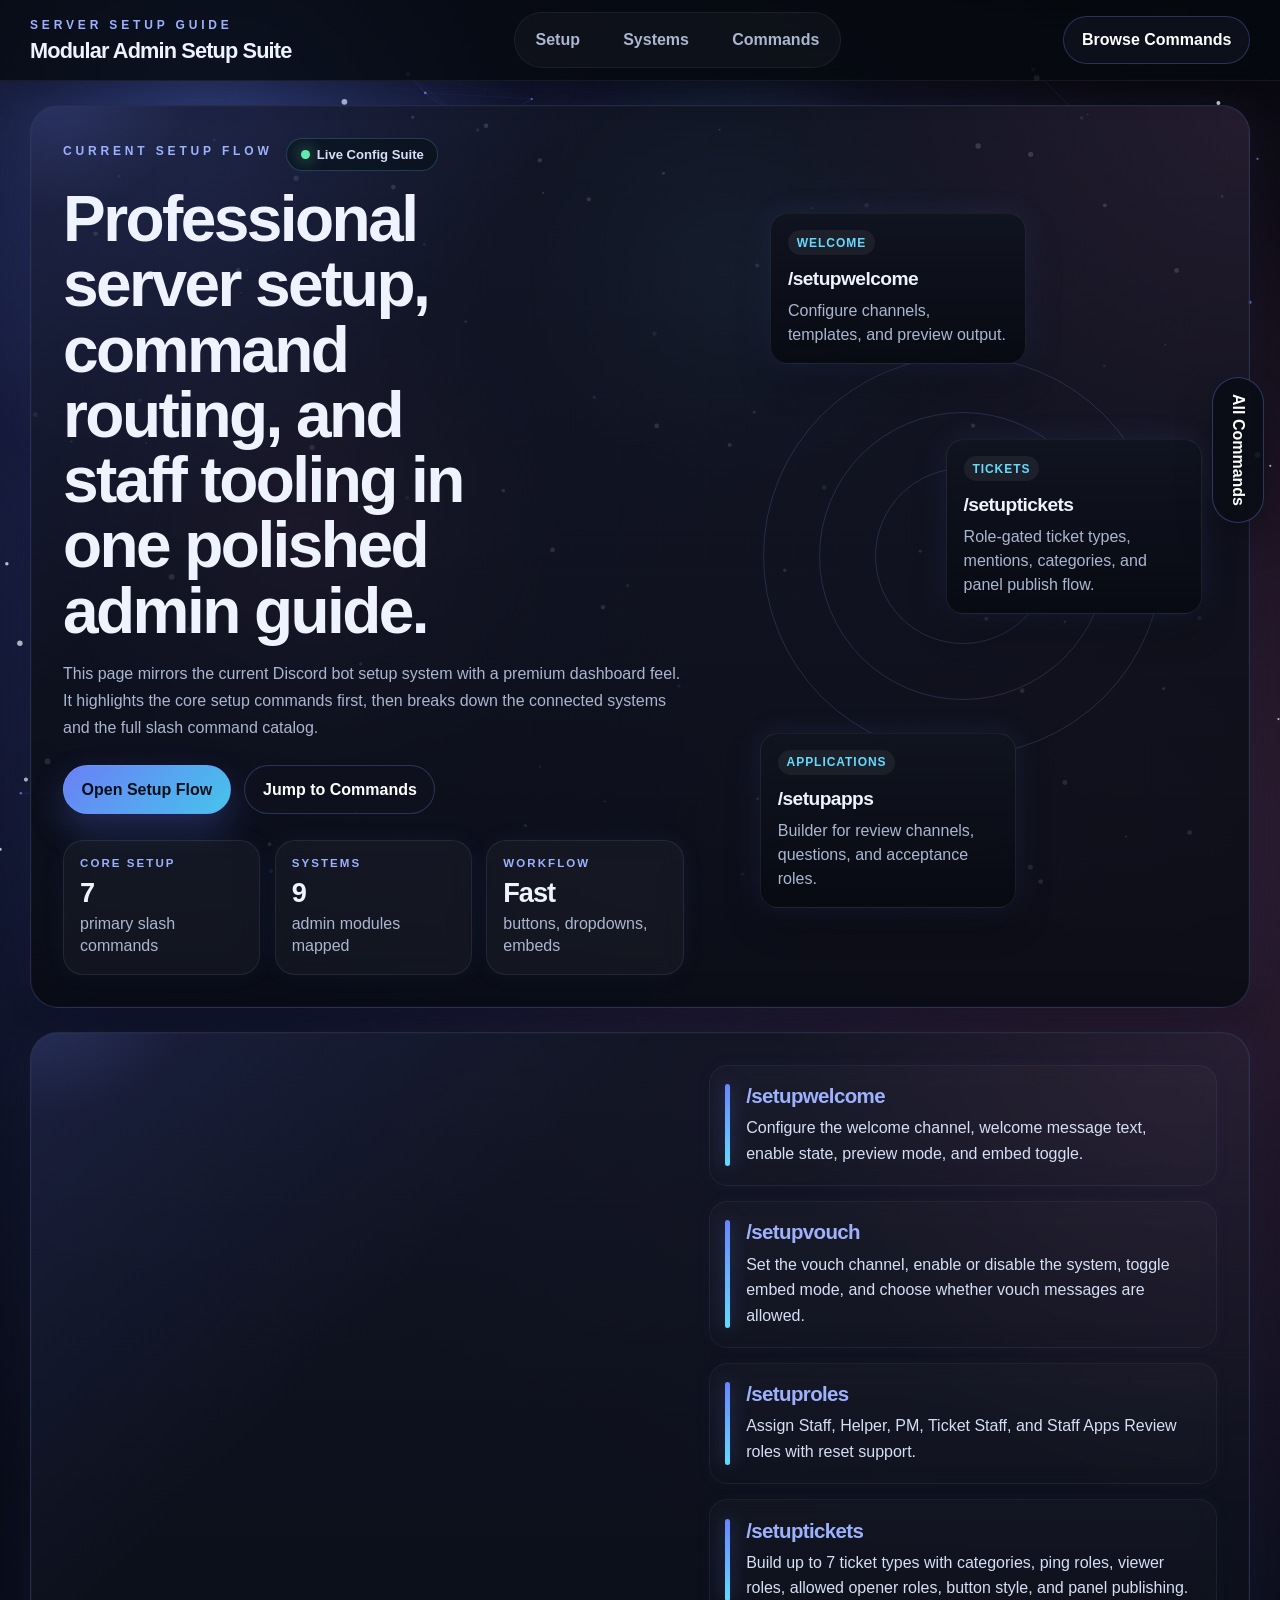
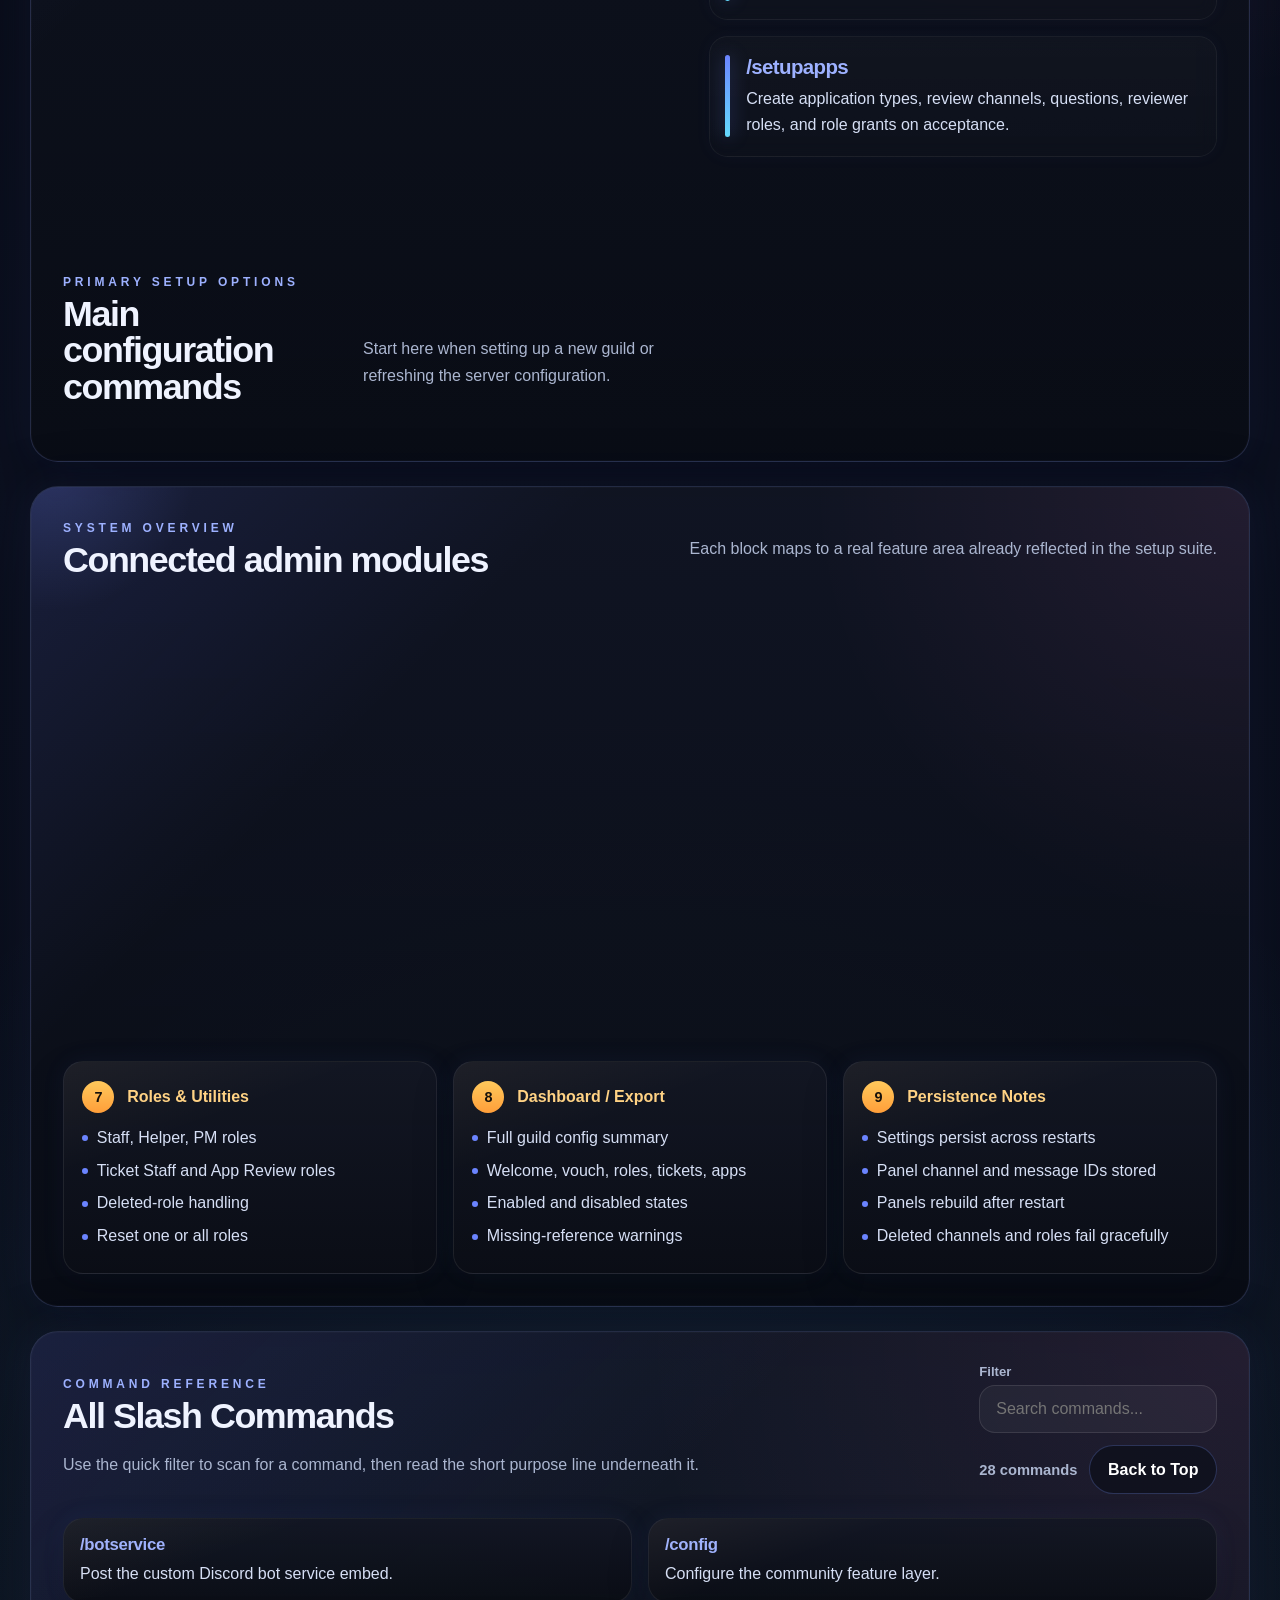
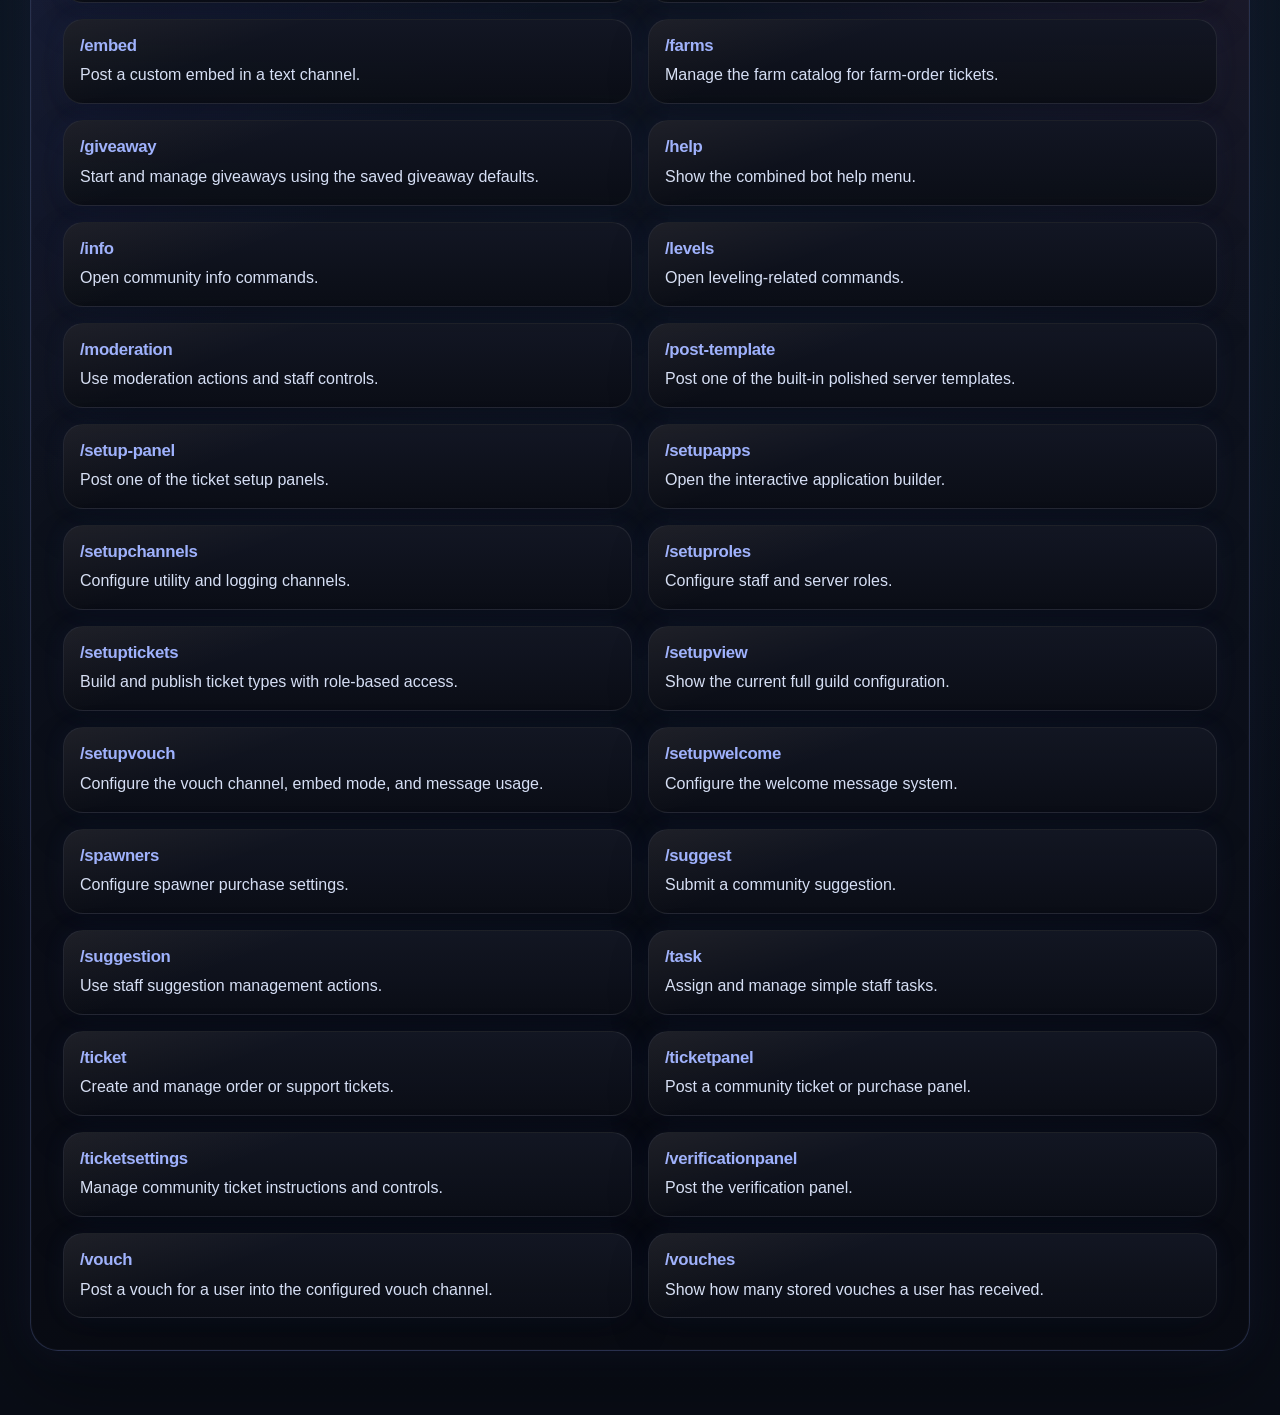
==== commit 67224e7b: "asd" ====
--- a/index.html
+++ b/index.html
@@ -5,7 +5,7 @@
   <meta name="viewport" content="width=device-width, initial-scale=1">
   <title>Server Setup Guide</title>
   <meta name="description" content="Animated GitHub Pages setup guide for the Discord server setup suite.">
-  <link rel="stylesheet" href="styles.css">
+  <link rel="stylesheet" href="styles.css?v=20260326b">
 </head>
 <body>
   <a class="skip-link" href="#main-content">Skip to content</a>
@@ -197,6 +197,6 @@
     </section>
   </main>
 
-  <script src="script.js"></script>
+  <script src="script.js?v=20260326b"></script>
 </body>
 </html>
--- a/styles.css
+++ b/styles.css
@@ -32,7 +32,11 @@
   min-width: 320px;
   color: var(--text);
   font-family: "Segoe UI", "Helvetica Neue", Arial, sans-serif;
-  background: linear-gradient(180deg, var(--bg-top) 0%, var(--bg-mid) 44%, var(--bg-bottom) 100%);
+  background:
+    radial-gradient(circle at 14% 10%, rgba(95, 111, 255, 0.24), transparent 24%),
+    radial-gradient(circle at 88% 18%, rgba(255, 126, 207, 0.18), transparent 22%),
+    radial-gradient(circle at 50% 72%, rgba(100, 218, 253, 0.12), transparent 30%),
+    linear-gradient(180deg, var(--bg-top) 0%, var(--bg-mid) 44%, var(--bg-bottom) 100%);
   overflow-x: hidden;
 }
 
@@ -53,52 +57,52 @@
   width: 100%;
   height: 100%;
   z-index: 0;
-  opacity: 0.92;
+  opacity: 0.98;
 }
 
 .net-canvas {
   width: 100%;
   height: 100%;
   z-index: 1;
-  opacity: 0.58;
+  opacity: 0.9;
 }
 
 .bg-grid {
   background-image:
-    linear-gradient(rgba(255, 255, 255, 0.04) 1px, transparent 1px),
-    linear-gradient(90deg, rgba(255, 255, 255, 0.04) 1px, transparent 1px);
+    linear-gradient(rgba(143, 166, 255, 0.085) 1px, transparent 1px),
+    linear-gradient(90deg, rgba(143, 166, 255, 0.085) 1px, transparent 1px);
   background-size: 44px 44px;
   mask-image: radial-gradient(circle at center, rgba(0, 0, 0, 1), transparent 88%);
-  opacity: 0.22;
+  opacity: 0.4;
 }
 
 .bg-glow {
-  filter: blur(24px);
-  opacity: 0.9;
+  filter: blur(18px);
+  opacity: 1;
   animation: floatGlow 16s ease-in-out infinite;
 }
 
 .bg-glow-one {
-  background: radial-gradient(circle, rgba(102, 133, 255, 0.26) 0%, transparent 60%);
-  width: 40rem;
-  height: 40rem;
-  left: -8rem;
-  top: -10rem;
+  background: radial-gradient(circle, rgba(102, 133, 255, 0.42) 0%, rgba(102, 133, 255, 0.2) 26%, transparent 62%);
+  width: 46rem;
+  height: 46rem;
+  left: -10rem;
+  top: -12rem;
 }
 
 .bg-glow-two {
-  background: radial-gradient(circle, rgba(255, 126, 207, 0.2) 0%, transparent 58%);
-  width: 34rem;
-  height: 34rem;
+  background: radial-gradient(circle, rgba(255, 126, 207, 0.34) 0%, rgba(255, 126, 207, 0.14) 30%, transparent 60%);
+  width: 38rem;
+  height: 38rem;
   right: -6rem;
   top: 14rem;
   animation-delay: -5s;
 }
 
 .bg-glow-three {
-  background: radial-gradient(circle, rgba(100, 218, 253, 0.18) 0%, transparent 58%);
-  width: 28rem;
-  height: 28rem;
+  background: radial-gradient(circle, rgba(100, 218, 253, 0.28) 0%, rgba(100, 218, 253, 0.12) 26%, transparent 58%);
+  width: 34rem;
+  height: 34rem;
   left: 36%;
   bottom: -10rem;
   animation-delay: -9s;
@@ -132,8 +136,9 @@
   top: 0;
   z-index: 50;
   backdrop-filter: blur(20px);
-  background: rgba(6, 9, 15, 0.64);
+  background: rgba(6, 9, 15, 0.78);
   border-bottom: 1px solid rgba(255, 255, 255, 0.06);
+  box-shadow: 0 10px 30px rgba(0, 0, 0, 0.2);
 }
 
 .header-inner {
@@ -255,8 +260,11 @@
   position: relative;
   border: 1px solid var(--border);
   border-radius: var(--radius-xl);
-  background: linear-gradient(180deg, rgba(16, 20, 32, 0.88) 0%, rgba(9, 12, 20, 0.92) 100%);
-  box-shadow: var(--shadow);
+  background: linear-gradient(180deg, rgba(18, 22, 36, 0.82) 0%, rgba(9, 12, 20, 0.88) 100%);
+  box-shadow:
+    0 0 0 1px rgba(255, 255, 255, 0.02) inset,
+    0 0 40px rgba(101, 124, 255, 0.08),
+    var(--shadow);
   overflow: hidden;
 }
 
@@ -272,6 +280,19 @@
   pointer-events: none;
 }
 
+.hero-panel::after,
+.catalog-panel::after,
+.systems-block::after {
+  content: "";
+  position: absolute;
+  inset: -20% auto auto -10%;
+  width: 18rem;
+  height: 18rem;
+  border-radius: 999px;
+  background: radial-gradient(circle, rgba(116, 139, 255, 0.2), transparent 70%);
+  pointer-events: none;
+}
+
 .hero-panel {
   padding: 2rem;
   display: grid;
@@ -355,6 +376,7 @@
   border: 1px solid rgba(255, 255, 255, 0.08);
   background: rgba(255, 255, 255, 0.035);
   backdrop-filter: blur(10px);
+  box-shadow: 0 0 24px rgba(110, 132, 255, 0.06);
 }
 
 .metric-kicker {
@@ -421,7 +443,9 @@
   border-radius: 1.1rem;
   border: 1px solid rgba(255, 255, 255, 0.08);
   background: linear-gradient(180deg, rgba(16, 20, 32, 0.94), rgba(8, 10, 18, 0.92));
-  box-shadow: 0 16px 34px rgba(0, 0, 0, 0.26);
+  box-shadow:
+    0 0 28px rgba(107, 132, 255, 0.12),
+    0 16px 34px rgba(0, 0, 0, 0.26);
   backdrop-filter: blur(12px);
   animation: floatCard 7s ease-in-out infinite;
 }
@@ -489,6 +513,7 @@
   border-radius: 1.15rem;
   background: linear-gradient(180deg, rgba(255, 255, 255, 0.025), rgba(255, 255, 255, 0.012));
   backdrop-filter: blur(8px);
+  box-shadow: 0 0 18px rgba(100, 120, 255, 0.04);
 }
 
 .command-mark {
@@ -525,7 +550,9 @@
   border-radius: var(--radius-lg);
   border: 1px solid rgba(255, 255, 255, 0.08);
   background: linear-gradient(180deg, rgba(19, 23, 36, 0.96), rgba(11, 14, 22, 0.94));
-  box-shadow: 0 18px 40px rgba(0, 0, 0, 0.22);
+  box-shadow:
+    0 0 26px rgba(105, 128, 255, 0.06),
+    0 18px 40px rgba(0, 0, 0, 0.22);
 }
 
 .mini-card {
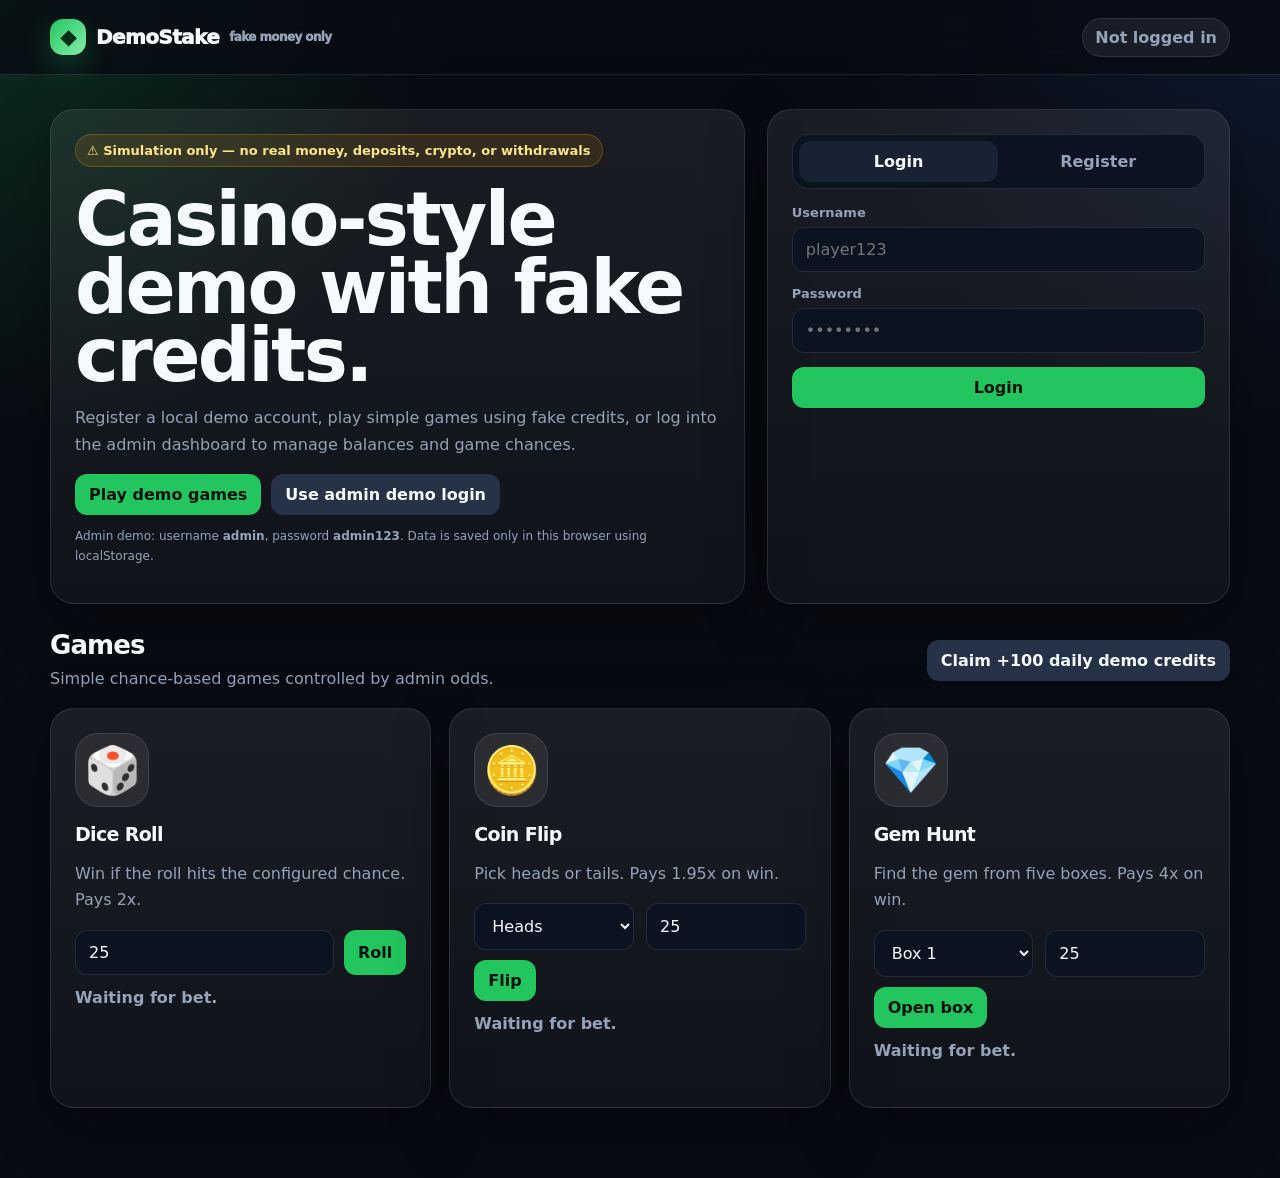
==== commit a5e8486c: "Add files via upload" ====
--- a/index.html
+++ b/index.html
@@ -1,202 +1,192 @@
-<!doctype html>
+<!DOCTYPE html>
 <html lang="en">
 <head>
-  <meta charset="utf-8">
-  <meta name="viewport" content="width=device-width, initial-scale=1">
-  <title>Server Setup Guide</title>
-  <meta name="description" content="Animated GitHub Pages setup guide for the Discord server setup suite.">
-  <link rel="stylesheet" href="styles.css?v=20260326b">
+  <meta charset="UTF-8" />
+  <meta name="viewport" content="width=device-width, initial-scale=1.0" />
+  <title>DemoStake — Fake Money Only</title>
+  <link rel="stylesheet" href="styles.css" />
 </head>
 <body>
-  <a class="skip-link" href="#main-content">Skip to content</a>
-
-  <canvas id="snow-canvas" class="snow-canvas" aria-hidden="true"></canvas>
-  <canvas id="net-canvas" class="net-canvas" aria-hidden="true"></canvas>
-  <div class="bg-layer bg-grid" aria-hidden="true"></div>
-  <div class="bg-layer bg-glow bg-glow-one" aria-hidden="true"></div>
-  <div class="bg-layer bg-glow bg-glow-two" aria-hidden="true"></div>
-  <div class="bg-layer bg-glow bg-glow-three" aria-hidden="true"></div>
-  <div class="noise" aria-hidden="true"></div>
-
-  <header class="site-header">
-    <div class="header-inner">
-      <div class="brand-block">
-        <p class="eyebrow">Server Setup Guide</p>
-        <h1 class="site-title">Modular Admin Setup Suite</h1>
+  <header>
+    <div class="wrap nav">
+      <div class="logo">
+        <div class="mark">◆</div>
+        DemoStake <span class="muted small">fake money only</span>
       </div>
-
-      <nav class="header-nav" aria-label="Page sections">
-        <a href="#setup-flow">Setup</a>
-        <a href="#systems">Systems</a>
-        <a href="#command-catalog">Commands</a>
-      </nav>
-
-      <a class="header-link" href="#command-catalog">Browse Commands</a>
+      <div class="userbar" id="userbar">
+        <span class="pill muted">Not logged in</span>
+      </div>
     </div>
   </header>
 
-  <a class="side-button" href="#command-catalog" aria-label="Jump to the full slash command list">
-    <span>All Commands</span>
-  </a>
-
-  <main id="main-content" class="page-shell">
-    <section class="hero-panel reveal">
-      <div class="hero-copy">
-        <div class="hero-copy-top">
-          <p class="eyebrow">Current Setup Flow</p>
-          <span class="hero-status">Live Config Suite</span>
-        </div>
-
-        <h2 class="hero-title">Professional server setup, command routing, and staff tooling in one polished admin guide.</h2>
-
-        <p class="hero-subtitle">
-          This page mirrors the current Discord bot setup system with a premium dashboard feel. It highlights the
-          core setup commands first, then breaks down the connected systems and the full slash command catalog.
-        </p>
-
-        <div class="hero-actions">
-          <a class="button-primary" href="#setup-flow">Open Setup Flow</a>
-          <a class="button-secondary" href="#command-catalog">Jump to Commands</a>
-        </div>
-
-        <div class="hero-metrics" aria-label="Guide highlights">
-          <article class="metric-card">
-            <span class="metric-kicker">Core Setup</span>
-            <strong>7</strong>
-            <span class="metric-label">primary slash commands</span>
-          </article>
-          <article class="metric-card">
-            <span class="metric-kicker">Systems</span>
-            <strong>9</strong>
-            <span class="metric-label">admin modules mapped</span>
-          </article>
-          <article class="metric-card">
-            <span class="metric-kicker">Workflow</span>
-            <strong>Fast</strong>
-            <span class="metric-label">buttons, dropdowns, embeds</span>
-          </article>
+  <main class="wrap">
+    <section class="hero">
+      <div class="card">
+        <div class="card-inner">
+          <div class="notice">⚠️ Simulation only — no real money, deposits, crypto, or withdrawals</div>
+          <h1>Casino-style demo with fake credits.</h1>
+          <p>
+            Register a local demo account, play simple games using fake credits, or log into the admin dashboard
+            to manage balances and game chances.
+          </p>
+          <div class="inline">
+            <button onclick="scrollToGames()">Play demo games</button>
+            <button class="secondary" onclick="fillAdminLogin()">Use admin demo login</button>
+          </div>
+          <p class="small muted">
+            Admin demo: username <b>admin</b>, password <b>admin123</b>.
+            Data is saved only in this browser using localStorage.
+          </p>
         </div>
       </div>
 
-      <div class="hero-visual" aria-hidden="true">
-        <div class="visual-orbit orbit-large"></div>
-        <div class="visual-orbit orbit-medium"></div>
-        <div class="visual-orbit orbit-small"></div>
+      <div class="card" id="authCard">
+        <div class="card-inner">
+          <div class="tabs">
+            <button id="loginTab" class="active" onclick="setAuthMode('login')">Login</button>
+            <button id="registerTab" onclick="setAuthMode('register')">Register</button>
+          </div>
 
-        <div class="visual-stack stack-top">
-          <span class="stack-label">Welcome</span>
-          <strong>/setupwelcome</strong>
-          <p>Configure channels, templates, and preview output.</p>
-        </div>
-        <div class="visual-stack stack-middle">
-          <span class="stack-label">Tickets</span>
-          <strong>/setuptickets</strong>
-          <p>Role-gated ticket types, mentions, categories, and panel publish flow.</p>
-        </div>
-        <div class="visual-stack stack-bottom">
-          <span class="stack-label">Applications</span>
-          <strong>/setupapps</strong>
-          <p>Builder for review channels, questions, and acceptance roles.</p>
+          <div class="auth-grid">
+            <div>
+              <label for="username">Username</label>
+              <input id="username" autocomplete="username" placeholder="player123" />
+            </div>
+            <div>
+              <label for="password">Password</label>
+              <input id="password" type="password" autocomplete="current-password" placeholder="••••••••" />
+            </div>
+            <button id="authBtn" onclick="handleAuth()">Login</button>
+          </div>
         </div>
       </div>
     </section>
 
-    <section id="setup-flow" class="hero-panel setup-panel reveal">
-      <div class="section-heading">
+    <section id="gamesSection">
+      <div class="inline section-heading">
         <div>
-          <p class="eyebrow">Primary Setup Options</p>
-          <h2 class="section-title">Main configuration commands</h2>
+          <h2>Games</h2>
+          <p>Simple chance-based games controlled by admin odds.</p>
         </div>
-        <p class="section-copy">Start here when setting up a new guild or refreshing the server configuration.</p>
+        <button class="secondary" onclick="dailyBonus()">Claim +100 daily demo credits</button>
       </div>
 
-      <div class="command-stack" aria-label="Primary setup commands">
-        <article class="command-row reveal delay-1"><div class="command-mark"></div><div class="command-main"><h3 class="command-name">/setupwelcome</h3><p class="command-desc">Configure the welcome channel, welcome message text, enable state, preview mode, and embed toggle.</p></div></article>
-        <article class="command-row reveal delay-2"><div class="command-mark"></div><div class="command-main"><h3 class="command-name">/setupvouch</h3><p class="command-desc">Set the vouch channel, enable or disable the system, toggle embed mode, and choose whether vouch messages are allowed.</p></div></article>
-        <article class="command-row reveal delay-3"><div class="command-mark"></div><div class="command-main"><h3 class="command-name">/setuproles</h3><p class="command-desc">Assign Staff, Helper, PM, Ticket Staff, and Staff Apps Review roles with reset support.</p></div></article>
-        <article class="command-row reveal delay-4"><div class="command-mark"></div><div class="command-main"><h3 class="command-name">/setuptickets</h3><p class="command-desc">Build up to 7 ticket types with categories, ping roles, viewer roles, allowed opener roles, button style, and panel publishing.</p></div></article>
-        <article class="command-row reveal delay-5"><div class="command-mark"></div><div class="command-main"><h3 class="command-name">/setupapps</h3><p class="command-desc">Create application types, review channels, questions, reviewer roles, and role grants on acceptance.</p></div></article>
-        <article class="command-row reveal delay-6"><div class="command-mark"></div><div class="command-main"><h3 class="command-name">/setupchannels</h3><p class="command-desc">Choose utility channels such as vouches, partner tracking, ticket logs, task deadlines, giveaways, and pricing hooks.</p></div></article>
-        <article class="command-row reveal delay-7"><div class="command-mark"></div><div class="command-main"><h3 class="command-name">/setupview</h3><p class="command-desc">Open a full config summary showing enabled systems, saved channels, roles, panels, stored vouches, and warnings.</p></div></article>
+      <div class="grid">
+        <article class="card game-card">
+          <div class="card-inner">
+            <div class="game-icon">🎲</div>
+            <h3>Dice Roll</h3>
+            <p>Win if the roll hits the configured chance. Pays 2x.</p>
+            <div class="game-controls">
+              <input id="diceBet" type="number" min="1" value="25" />
+              <button onclick="playGame('dice')">Roll</button>
+            </div>
+            <div id="diceResult" class="result">Waiting for bet.</div>
+          </div>
+        </article>
+
+        <article class="card game-card">
+          <div class="card-inner">
+            <div class="game-icon">🪙</div>
+            <h3>Coin Flip</h3>
+            <p>Pick heads or tails. Pays 1.95x on win.</p>
+            <div class="field-row">
+              <select id="coinPick">
+                <option value="Heads">Heads</option>
+                <option value="Tails">Tails</option>
+              </select>
+              <input id="coinBet" type="number" min="1" value="25" />
+            </div>
+            <div class="spacer"></div>
+            <button onclick="playGame('coin')">Flip</button>
+            <div id="coinResult" class="result">Waiting for bet.</div>
+          </div>
+        </article>
+
+        <article class="card game-card">
+          <div class="card-inner">
+            <div class="game-icon">💎</div>
+            <h3>Gem Hunt</h3>
+            <p>Find the gem from five boxes. Pays 4x on win.</p>
+            <div class="field-row">
+              <select id="gemPick">
+                <option value="1">Box 1</option>
+                <option value="2">Box 2</option>
+                <option value="3">Box 3</option>
+                <option value="4">Box 4</option>
+                <option value="5">Box 5</option>
+              </select>
+              <input id="gemBet" type="number" min="1" value="25" />
+            </div>
+            <div class="spacer"></div>
+            <button onclick="playGame('gem')">Open box</button>
+            <div id="gemResult" class="result">Waiting for bet.</div>
+          </div>
+        </article>
       </div>
     </section>
 
-    <section id="systems" class="systems-block reveal">
-      <div class="section-heading">
+    <section id="adminDashboard" class="dashboard">
+      <div class="inline section-heading">
         <div>
-          <p class="eyebrow">System Overview</p>
-          <h2 class="section-title">Connected admin modules</h2>
+          <h2>Admin Dashboard</h2>
+          <p>Manage local fake-money accounts and global game chances.</p>
         </div>
-        <p class="section-copy">Each block maps to a real feature area already reflected in the setup suite.</p>
+        <button class="warning" onclick="resetDemoData()">Reset demo data</button>
       </div>
 
-      <div class="grid-panel" aria-label="System overview panels">
-        <article class="mini-card reveal delay-1"><div class="mini-head"><span class="mini-number">1</span><h3>Giveaway System</h3></div><ul><li>Configurable giveaway channel</li><li>Optional manager role access</li><li>Create and track giveaway posts</li><li>Stored per guild</li></ul></article>
-        <article class="mini-card reveal delay-2"><div class="mini-head"><span class="mini-number">2</span><h3>Partner Tracking</h3></div><ul><li>Partner tracking channel</li><li>Partner post logging</li><li>Saved channel validation</li><li>Guild-specific settings</li></ul></article>
-        <article class="mini-card reveal delay-3"><div class="mini-head"><span class="mini-number">3</span><h3>Application System</h3></div><ul><li>Up to 5 application types</li><li>Up to 10 questions per type</li><li>Review channels and reviewer roles</li><li>Accept, deny, and request-more-info flow</li></ul></article>
-        <article class="mini-card reveal delay-4"><div class="mini-head"><span class="mini-number">4</span><h3>Vouch System</h3></div><ul><li>Set vouch channel</li><li>Plain message or embed mode</li><li>Enable, disable, or unset</li><li>Per-guild storage and count tracking</li></ul></article>
-        <article class="mini-card reveal delay-5"><div class="mini-head"><span class="mini-number">5</span><h3>Staff Tasks System</h3></div><ul><li>Task assignment support</li><li>Task deadline channel</li><li>Optional reminders and logs</li><li>Persistent settings</li></ul></article>
-        <article class="mini-card reveal delay-6"><div class="mini-head"><span class="mini-number">6</span><h3>Economy / Pricing</h3></div><ul><li>Pricing config hooks</li><li>Optional channel or notes support</li><li>Lightweight by design</li><li>No extra bloat</li></ul></article>
-        <article class="mini-card reveal delay-7"><div class="mini-head"><span class="mini-number">7</span><h3>Roles & Utilities</h3></div><ul><li>Staff, Helper, PM roles</li><li>Ticket Staff and App Review roles</li><li>Deleted-role handling</li><li>Reset one or all roles</li></ul></article>
-        <article class="mini-card reveal delay-8"><div class="mini-head"><span class="mini-number">8</span><h3>Dashboard / Export</h3></div><ul><li>Full guild config summary</li><li>Welcome, vouch, roles, tickets, apps</li><li>Enabled and disabled states</li><li>Missing-reference warnings</li></ul></article>
-        <article class="mini-card reveal delay-9"><div class="mini-head"><span class="mini-number">9</span><h3>Persistence Notes</h3></div><ul><li>Settings persist across restarts</li><li>Panel channel and message IDs stored</li><li>Panels rebuild after restart</li><li>Deleted channels and roles fail gracefully</li></ul></article>
-      </div>
-    </section>
+      <div class="admin-grid">
+        <div class="card">
+          <div class="card-inner">
+            <h3>Accounts</h3>
+            <p>Change balances or delete demo users. Admin cannot be deleted.</p>
+            <div class="table-wrap">
+              <table>
+                <thead>
+                  <tr>
+                    <th>User</th>
+                    <th>Role</th>
+                    <th>Balance</th>
+                    <th>Set Balance</th>
+                    <th>Action</th>
+                  </tr>
+                </thead>
+                <tbody id="accountsTable"></tbody>
+              </table>
+            </div>
+          </div>
+        </div>
 
-    <section id="command-catalog" class="catalog-panel reveal">
-      <div class="catalog-top">
-        <div>
-          <p class="eyebrow">Command Reference</p>
-          <h2 class="catalog-title">All Slash Commands</h2>
-          <p class="section-copy">Use the quick filter to scan for a command, then read the short purpose line underneath it.</p>
-        </div>
-        <div class="catalog-tools">
-          <label class="search-shell" for="command-search">
-            <span class="search-label">Filter</span>
-            <input id="command-search" class="search-input" type="search" placeholder="Search commands..." autocomplete="off">
-          </label>
-          <div class="catalog-meta">
-            <span id="command-count">28 commands</span>
-            <a class="catalog-back" href="#main-content">Back to Top</a>
+        <div class="card">
+          <div class="card-inner stack">
+            <div>
+              <h3>Game Chances</h3>
+              <p>Set the global win chance for each game. This affects every account in this local demo.</p>
+            </div>
+            <div>
+              <label for="diceChance">Dice win chance: <span id="diceChanceText"></span>%</label>
+              <input id="diceChance" type="range" min="1" max="99" oninput="updateChanceText()" />
+            </div>
+            <div>
+              <label for="coinChance">Coin win chance: <span id="coinChanceText"></span>%</label>
+              <input id="coinChance" type="range" min="1" max="99" oninput="updateChanceText()" />
+            </div>
+            <div>
+              <label for="gemChance">Gem win chance: <span id="gemChanceText"></span>%</label>
+              <input id="gemChance" type="range" min="1" max="99" oninput="updateChanceText()" />
+            </div>
+            <button onclick="saveChances()">Save game chances</button>
+            <p class="small muted">
+              This is intentionally transparent for a fake-money demo. Do not use chance controls to mislead real users.
+            </p>
           </div>
         </div>
       </div>
-
-      <div class="catalog-grid">
-        <article class="catalog-card reveal delay-1" data-command="/botservice"><h3>/botservice</h3><p>Post the custom Discord bot service embed.</p></article>
-        <article class="catalog-card reveal delay-2" data-command="/config"><h3>/config</h3><p>Configure the community feature layer.</p></article>
-        <article class="catalog-card reveal delay-3" data-command="/embed"><h3>/embed</h3><p>Post a custom embed in a text channel.</p></article>
-        <article class="catalog-card reveal delay-4" data-command="/farms"><h3>/farms</h3><p>Manage the farm catalog for farm-order tickets.</p></article>
-        <article class="catalog-card reveal delay-5" data-command="/giveaway"><h3>/giveaway</h3><p>Start and manage giveaways using the saved giveaway defaults.</p></article>
-        <article class="catalog-card reveal delay-6" data-command="/help"><h3>/help</h3><p>Show the combined bot help menu.</p></article>
-        <article class="catalog-card reveal delay-7" data-command="/info"><h3>/info</h3><p>Open community info commands.</p></article>
-        <article class="catalog-card reveal delay-8" data-command="/levels"><h3>/levels</h3><p>Open leveling-related commands.</p></article>
-        <article class="catalog-card reveal delay-9" data-command="/moderation"><h3>/moderation</h3><p>Use moderation actions and staff controls.</p></article>
-        <article class="catalog-card reveal delay-1" data-command="/post-template"><h3>/post-template</h3><p>Post one of the built-in polished server templates.</p></article>
-        <article class="catalog-card reveal delay-2" data-command="/setup-panel"><h3>/setup-panel</h3><p>Post one of the ticket setup panels.</p></article>
-        <article class="catalog-card reveal delay-3" data-command="/setupapps"><h3>/setupapps</h3><p>Open the interactive application builder.</p></article>
-        <article class="catalog-card reveal delay-4" data-command="/setupchannels"><h3>/setupchannels</h3><p>Configure utility and logging channels.</p></article>
-        <article class="catalog-card reveal delay-5" data-command="/setuproles"><h3>/setuproles</h3><p>Configure staff and server roles.</p></article>
-        <article class="catalog-card reveal delay-6" data-command="/setuptickets"><h3>/setuptickets</h3><p>Build and publish ticket types with role-based access.</p></article>
-        <article class="catalog-card reveal delay-7" data-command="/setupview"><h3>/setupview</h3><p>Show the current full guild configuration.</p></article>
-        <article class="catalog-card reveal delay-8" data-command="/setupvouch"><h3>/setupvouch</h3><p>Configure the vouch channel, embed mode, and message usage.</p></article>
-        <article class="catalog-card reveal delay-9" data-command="/setupwelcome"><h3>/setupwelcome</h3><p>Configure the welcome message system.</p></article>
-        <article class="catalog-card reveal delay-1" data-command="/spawners"><h3>/spawners</h3><p>Configure spawner purchase settings.</p></article>
-        <article class="catalog-card reveal delay-2" data-command="/suggest"><h3>/suggest</h3><p>Submit a community suggestion.</p></article>
-        <article class="catalog-card reveal delay-3" data-command="/suggestion"><h3>/suggestion</h3><p>Use staff suggestion management actions.</p></article>
-        <article class="catalog-card reveal delay-4" data-command="/task"><h3>/task</h3><p>Assign and manage simple staff tasks.</p></article>
-        <article class="catalog-card reveal delay-5" data-command="/ticket"><h3>/ticket</h3><p>Create and manage order or support tickets.</p></article>
-        <article class="catalog-card reveal delay-6" data-command="/ticketpanel"><h3>/ticketpanel</h3><p>Post a community ticket or purchase panel.</p></article>
-        <article class="catalog-card reveal delay-7" data-command="/ticketsettings"><h3>/ticketsettings</h3><p>Manage community ticket instructions and controls.</p></article>
-        <article class="catalog-card reveal delay-8" data-command="/verificationpanel"><h3>/verificationpanel</h3><p>Post the verification panel.</p></article>
-        <article class="catalog-card reveal delay-9" data-command="/vouch"><h3>/vouch</h3><p>Post a vouch for a user into the configured vouch channel.</p></article>
-        <article class="catalog-card reveal delay-1" data-command="/vouches"><h3>/vouches</h3><p>Show how many stored vouches a user has received.</p></article>
-      </div>
-
-      <p id="empty-state" class="empty-state" hidden>No commands match that search yet.</p>
     </section>
   </main>
 
-  <script src="script.js?v=20260326b"></script>
+  <div class="toast" id="toast"></div>
+
+  <script src="app.js"></script>
 </body>
 </html>
--- a/styles.css
+++ b/styles.css
@@ -1,863 +1,446 @@
 :root {
-  color-scheme: dark;
-  --bg-top: #05070d;
-  --bg-mid: #0b1020;
-  --bg-bottom: #090d16;
-  --panel: rgba(14, 18, 29, 0.72);
-  --panel-strong: rgba(12, 16, 26, 0.9);
-  --border: rgba(143, 166, 255, 0.2);
-  --text: #eff3ff;
-  --muted: #abb6d0;
-  --soft: #d6dff5;
-  --blue: #9db1ff;
-  --blue-strong: #6b84ff;
-  --cyan: #64dafd;
-  --gold: #ffd284;
-  --shadow: 0 30px 80px rgba(0, 0, 0, 0.38);
-  --radius-xl: 28px;
-  --radius-lg: 20px;
-  --shell: min(1220px, calc(100% - 2rem));
+  --bg: #080b12;
+  --panel: #111827;
+  --panel-2: #182235;
+  --text: #f7fafc;
+  --muted: #94a3b8;
+  --brand: #22c55e;
+  --brand-2: #16a34a;
+  --danger: #ef4444;
+  --warning: #f59e0b;
+  --border: rgba(255,255,255,.1);
+  --shadow: 0 20px 60px rgba(0,0,0,.35);
 }
 
 * {
   box-sizing: border-box;
 }
 
-html {
-  scroll-behavior: smooth;
-}
-
 body {
   margin: 0;
-  min-width: 320px;
+  font-family: Inter, system-ui, -apple-system, BlinkMacSystemFont, "Segoe UI", sans-serif;
+  background:
+    radial-gradient(circle at top left, rgba(34,197,94,.18), transparent 28rem),
+    radial-gradient(circle at top right, rgba(59,130,246,.12), transparent 28rem),
+    var(--bg);
   color: var(--text);
-  font-family: "Segoe UI", "Helvetica Neue", Arial, sans-serif;
-  background:
-    radial-gradient(circle at 14% 10%, rgba(95, 111, 255, 0.24), transparent 24%),
-    radial-gradient(circle at 88% 18%, rgba(255, 126, 207, 0.18), transparent 22%),
-    radial-gradient(circle at 50% 72%, rgba(100, 218, 253, 0.12), transparent 30%),
-    linear-gradient(180deg, var(--bg-top) 0%, var(--bg-mid) 44%, var(--bg-bottom) 100%);
-  overflow-x: hidden;
-}
-
-a {
-  color: inherit;
-}
-
-.bg-layer,
-.net-canvas,
-.snow-canvas,
-.noise {
-  position: fixed;
-  inset: 0;
-  pointer-events: none;
-}
-
-.snow-canvas {
+  min-height: 100vh;
+}
+
+button,
+input,
+select {
+  font: inherit;
+}
+
+button {
+  cursor: pointer;
+  border: 0;
+  border-radius: 12px;
+  padding: 11px 14px;
+  background: var(--brand);
+  color: #03120a;
+  font-weight: 800;
+  transition: transform .12s ease, opacity .12s ease, background .12s ease;
+}
+
+button:hover {
+  transform: translateY(-1px);
+  background: var(--brand-2);
+}
+
+button:disabled {
+  opacity: .45;
+  cursor: not-allowed;
+  transform: none;
+}
+
+.secondary {
+  background: #263247;
+  color: var(--text);
+}
+
+.secondary:hover {
+  background: #334155;
+}
+
+.danger {
+  background: var(--danger);
+  color: white;
+}
+
+.danger:hover {
+  background: #dc2626;
+}
+
+.warning {
+  background: var(--warning);
+  color: #1f1300;
+}
+
+input,
+select {
   width: 100%;
-  height: 100%;
-  z-index: 0;
-  opacity: 0.98;
-}
-
-.net-canvas {
-  width: 100%;
-  height: 100%;
-  z-index: 1;
-  opacity: 0.9;
-}
-
-.bg-grid {
-  background-image:
-    linear-gradient(rgba(143, 166, 255, 0.085) 1px, transparent 1px),
-    linear-gradient(90deg, rgba(143, 166, 255, 0.085) 1px, transparent 1px);
-  background-size: 44px 44px;
-  mask-image: radial-gradient(circle at center, rgba(0, 0, 0, 1), transparent 88%);
-  opacity: 0.4;
-}
-
-.bg-glow {
-  filter: blur(18px);
-  opacity: 1;
-  animation: floatGlow 16s ease-in-out infinite;
-}
-
-.bg-glow-one {
-  background: radial-gradient(circle, rgba(102, 133, 255, 0.42) 0%, rgba(102, 133, 255, 0.2) 26%, transparent 62%);
-  width: 46rem;
-  height: 46rem;
-  left: -10rem;
-  top: -12rem;
-}
-
-.bg-glow-two {
-  background: radial-gradient(circle, rgba(255, 126, 207, 0.34) 0%, rgba(255, 126, 207, 0.14) 30%, transparent 60%);
-  width: 38rem;
-  height: 38rem;
-  right: -6rem;
-  top: 14rem;
-  animation-delay: -5s;
-}
-
-.bg-glow-three {
-  background: radial-gradient(circle, rgba(100, 218, 253, 0.28) 0%, rgba(100, 218, 253, 0.12) 26%, transparent 58%);
-  width: 34rem;
-  height: 34rem;
-  left: 36%;
-  bottom: -10rem;
-  animation-delay: -9s;
-}
-
-.noise {
-  opacity: 0.12;
-  background-image: radial-gradient(rgba(255, 255, 255, 0.3) 0.6px, transparent 0.6px);
-  background-size: 22px 22px;
-  mix-blend-mode: soft-light;
-}
-
-.skip-link {
-  position: absolute;
-  left: 1rem;
-  top: -4rem;
-  padding: 0.75rem 1rem;
-  border-radius: 999px;
-  background: #ffffff;
-  color: #111111;
-  text-decoration: none;
-  z-index: 80;
-}
-
-.skip-link:focus {
-  top: 1rem;
-}
-
-.site-header {
+  padding: 12px 13px;
+  border-radius: 12px;
+  border: 1px solid var(--border);
+  background: #0b1220;
+  color: var(--text);
+  outline: none;
+}
+
+input:focus,
+select:focus {
+  border-color: rgba(34,197,94,.75);
+}
+
+label {
+  display: block;
+  margin-bottom: 7px;
+  font-size: 13px;
+  color: var(--muted);
+  font-weight: 700;
+}
+
+.wrap {
+  width: min(1180px, calc(100% - 32px));
+  margin: 0 auto;
+}
+
+header {
   position: sticky;
   top: 0;
-  z-index: 50;
-  backdrop-filter: blur(20px);
-  background: rgba(6, 9, 15, 0.78);
-  border-bottom: 1px solid rgba(255, 255, 255, 0.06);
-  box-shadow: 0 10px 30px rgba(0, 0, 0, 0.2);
-}
-
-.header-inner {
-  width: var(--shell);
-  margin: 0 auto;
-  min-height: 5rem;
-  display: grid;
-  grid-template-columns: auto 1fr auto;
+  z-index: 20;
+  backdrop-filter: blur(16px);
+  background: rgba(8,11,18,.72);
+  border-bottom: 1px solid var(--border);
+}
+
+.nav {
+  min-height: 74px;
+  display: flex;
   align-items: center;
-  gap: 1.25rem;
-}
-
-.eyebrow {
-  margin: 0 0 0.45rem;
-  color: var(--blue);
-  font-size: 0.75rem;
-  font-weight: 700;
-  letter-spacing: 0.32em;
+  justify-content: space-between;
+  gap: 18px;
+}
+
+.logo {
+  display: flex;
+  align-items: center;
+  gap: 10px;
+  font-size: 20px;
+  font-weight: 950;
+  letter-spacing: -.03em;
+}
+
+.mark {
+  width: 36px;
+  height: 36px;
+  border-radius: 13px;
+  background: linear-gradient(135deg, var(--brand), #86efac);
+  display: grid;
+  place-items: center;
+  color: #052e16;
+  box-shadow: 0 12px 28px rgba(34,197,94,.25);
+}
+
+.userbar {
+  display: flex;
+  align-items: center;
+  gap: 10px;
+  flex-wrap: wrap;
+  justify-content: flex-end;
+}
+
+.pill {
+  padding: 9px 12px;
+  border-radius: 999px;
+  background: rgba(255,255,255,.07);
+  border: 1px solid var(--border);
+  font-weight: 800;
+}
+
+.muted {
+  color: var(--muted);
+}
+
+.green {
+  color: #86efac;
+}
+
+.red {
+  color: #fca5a5;
+}
+
+.gold {
+  color: #fcd34d;
+}
+
+main {
+  padding: 34px 0 70px;
+}
+
+.hero {
+  display: grid;
+  grid-template-columns: 1.2fr .8fr;
+  gap: 22px;
+  align-items: stretch;
+  margin-bottom: 24px;
+}
+
+.card {
+  background: linear-gradient(180deg, rgba(255,255,255,.075), rgba(255,255,255,.035));
+  border: 1px solid var(--border);
+  border-radius: 24px;
+  box-shadow: var(--shadow);
+  overflow: hidden;
+}
+
+.card-inner {
+  padding: 24px;
+}
+
+h1,
+h2,
+h3 {
+  margin: 0;
+  letter-spacing: -.035em;
+}
+
+h1 {
+  font-size: clamp(36px, 6vw, 74px);
+  line-height: .92;
+}
+
+h2 {
+  font-size: 26px;
+}
+
+h3 {
+  font-size: 19px;
+}
+
+p {
+  color: var(--muted);
+  line-height: 1.65;
+}
+
+.notice {
+  display: inline-flex;
+  gap: 8px;
+  align-items: center;
+  padding: 8px 11px;
+  border-radius: 999px;
+  background: rgba(245,158,11,.12);
+  color: #fde68a;
+  border: 1px solid rgba(245,158,11,.28);
+  font-weight: 850;
+  font-size: 13px;
+  margin-bottom: 18px;
+}
+
+.auth-grid {
+  display: grid;
+  gap: 14px;
+}
+
+.field-row {
+  display: grid;
+  grid-template-columns: 1fr 1fr;
+  gap: 12px;
+}
+
+.tabs {
+  display: flex;
+  padding: 6px;
+  background: #0b1220;
+  border-radius: 16px;
+  border: 1px solid var(--border);
+  margin-bottom: 16px;
+}
+
+.tabs button {
+  flex: 1;
+  background: transparent;
+  color: var(--muted);
+}
+
+.tabs button.active {
+  background: var(--panel-2);
+  color: var(--text);
+}
+
+.section-heading {
+  justify-content: space-between;
+  margin: 26px 0 16px;
+}
+
+.section-heading p {
+  margin: 6px 0 0;
+}
+
+.grid {
+  display: grid;
+  grid-template-columns: repeat(3, 1fr);
+  gap: 18px;
+}
+
+.game-card {
+  position: relative;
+  min-height: 310px;
+  display: flex;
+  flex-direction: column;
+  justify-content: space-between;
+}
+
+.game-icon {
+  font-size: 46px;
+  width: 74px;
+  height: 74px;
+  display: grid;
+  place-items: center;
+  border-radius: 23px;
+  background: rgba(255,255,255,.08);
+  border: 1px solid var(--border);
+  margin-bottom: 16px;
+}
+
+.game-controls {
+  display: grid;
+  grid-template-columns: 1fr auto;
+  gap: 10px;
+  margin-top: 16px;
+}
+
+.result {
+  min-height: 42px;
+  margin-top: 13px;
+  color: var(--muted);
+  font-weight: 750;
+}
+
+.dashboard {
+  display: none;
+  margin-top: 24px;
+}
+
+.dashboard.visible {
+  display: block;
+}
+
+.admin-grid {
+  display: grid;
+  grid-template-columns: 1fr 1fr;
+  gap: 18px;
+}
+
+table {
+  width: 100%;
+  border-collapse: collapse;
+  overflow: hidden;
+  border-radius: 16px;
+  font-size: 14px;
+}
+
+th,
+td {
+  padding: 12px;
+  border-bottom: 1px solid var(--border);
+  text-align: left;
+  vertical-align: middle;
+}
+
+th {
+  color: var(--muted);
+  font-size: 12px;
   text-transform: uppercase;
-}
-
-.site-title,
-.hero-title,
-.section-title,
-.catalog-title {
-  margin: 0;
-  letter-spacing: -0.04em;
-  line-height: 1.02;
-  font-weight: 800;
-}
-
-.site-title {
-  font-size: clamp(1.3rem, 1.7vw, 1.9rem);
-}
-
-.header-nav {
-  display: flex;
-  gap: 1rem;
-  justify-self: center;
-  padding: 0.45rem;
-  border: 1px solid rgba(255, 255, 255, 0.06);
-  border-radius: 999px;
-  background: rgba(255, 255, 255, 0.03);
-}
-
-.header-nav a,
-.header-link,
-.catalog-back,
-.button-primary,
-.button-secondary,
-.side-button {
-  text-decoration: none;
-  transition: transform 0.2s ease, background 0.2s ease, border-color 0.2s ease, color 0.2s ease, box-shadow 0.2s ease;
-}
-
-.header-nav a {
-  padding: 0.65rem 0.85rem;
-  border-radius: 999px;
-  color: var(--muted);
-  font-weight: 700;
-}
-
-.header-nav a:hover,
-.header-nav a:focus-visible {
-  background: rgba(255, 255, 255, 0.06);
-  color: #ffffff;
-}
-
-.header-link,
-.catalog-back,
-.button-primary,
-.button-secondary {
-  display: inline-flex;
+  letter-spacing: .08em;
+}
+
+tr:last-child td {
+  border-bottom: 0;
+}
+
+.table-wrap {
+  overflow-x: auto;
+}
+
+.stack {
+  display: grid;
+  gap: 13px;
+}
+
+.inline {
+  display: flex;
+  gap: 10px;
   align-items: center;
-  justify-content: center;
-  min-height: 2.9rem;
-  padding: 0.9rem 1.1rem;
-  border-radius: 999px;
-  font-weight: 800;
-}
-
-.header-link,
-.catalog-back,
-.button-secondary {
-  border: 1px solid rgba(126, 151, 255, 0.26);
-  background: rgba(15, 18, 30, 0.88);
-  color: #ffffff;
-}
-
-.button-primary {
-  border: 1px solid rgba(124, 145, 255, 0.44);
-  background: linear-gradient(135deg, rgba(111, 133, 255, 0.96), rgba(76, 212, 255, 0.92));
-  color: #081018;
-  box-shadow: 0 16px 34px rgba(92, 120, 255, 0.26);
-}
-
-.header-link:hover,
-.catalog-back:hover,
-.button-primary:hover,
-.button-secondary:hover,
-.side-button:hover,
-.mini-card:hover,
-.catalog-card:hover,
-.command-row:hover {
-  transform: translateY(-2px);
-}
-
-.page-shell {
-  width: var(--shell);
-  margin: 0 auto;
-  padding: 1.5rem 0 4rem;
-  position: relative;
-  z-index: 1;
-}
-
-.hero-panel,
-.catalog-panel,
-.systems-block {
-  position: relative;
-  border: 1px solid var(--border);
-  border-radius: var(--radius-xl);
-  background: linear-gradient(180deg, rgba(18, 22, 36, 0.82) 0%, rgba(9, 12, 20, 0.88) 100%);
-  box-shadow:
-    0 0 0 1px rgba(255, 255, 255, 0.02) inset,
-    0 0 40px rgba(101, 124, 255, 0.08),
-    var(--shadow);
-  overflow: hidden;
-}
-
-.hero-panel::before,
-.catalog-panel::before,
-.systems-block::before {
-  content: "";
-  position: absolute;
-  inset: 0;
-  background:
-    linear-gradient(135deg, rgba(96, 110, 255, 0.12), transparent 28%),
-    radial-gradient(circle at top right, rgba(255, 126, 207, 0.08), transparent 30%);
+  flex-wrap: wrap;
+}
+
+.toast {
+  position: fixed;
+  right: 18px;
+  bottom: 18px;
+  z-index: 99;
+  background: #0f172a;
+  color: white;
+  border: 1px solid var(--border);
+  padding: 14px 16px;
+  border-radius: 16px;
+  box-shadow: var(--shadow);
+  opacity: 0;
+  transform: translateY(12px);
   pointer-events: none;
-}
-
-.hero-panel::after,
-.catalog-panel::after,
-.systems-block::after {
-  content: "";
-  position: absolute;
-  inset: -20% auto auto -10%;
-  width: 18rem;
-  height: 18rem;
-  border-radius: 999px;
-  background: radial-gradient(circle, rgba(116, 139, 255, 0.2), transparent 70%);
-  pointer-events: none;
-}
-
-.hero-panel {
-  padding: 2rem;
-  display: grid;
-  grid-template-columns: minmax(0, 1.1fr) minmax(320px, 0.9fr);
-  gap: 1.6rem;
-}
-
-.hero-copy,
-.hero-visual,
-.section-heading,
-.command-stack,
-.catalog-top,
-.catalog-grid {
-  position: relative;
-  z-index: 1;
-}
-
-.hero-copy-top {
-  display: flex;
-  align-items: center;
-  gap: 0.85rem;
-  flex-wrap: wrap;
-}
-
-.hero-status {
-  display: inline-flex;
-  align-items: center;
-  gap: 0.45rem;
-  padding: 0.5rem 0.85rem;
-  border-radius: 999px;
-  border: 1px solid rgba(100, 218, 253, 0.22);
-  background: rgba(9, 18, 28, 0.72);
-  color: var(--soft);
-  font-size: 0.82rem;
-  font-weight: 700;
-}
-
-.hero-status::before {
-  content: "";
-  width: 0.55rem;
-  height: 0.55rem;
-  border-radius: 50%;
-  background: #62e9ae;
-  box-shadow: 0 0 16px rgba(98, 233, 174, 0.85);
-}
-
-.hero-title {
-  font-size: clamp(2.25rem, 5vw, 4rem);
-  max-width: 13ch;
-  margin-top: 1rem;
-}
-
-.hero-subtitle,
-.section-copy {
-  color: var(--muted);
-  line-height: 1.7;
-}
-
-.hero-subtitle {
-  max-width: 44rem;
-  margin: 1rem 0 0;
-}
-
-.hero-actions {
-  display: flex;
-  gap: 0.85rem;
-  flex-wrap: wrap;
-  margin-top: 1.5rem;
-}
-
-.hero-metrics {
-  display: grid;
-  grid-template-columns: repeat(3, minmax(0, 1fr));
-  gap: 0.9rem;
-  margin-top: 1.6rem;
-}
-
-.metric-card {
-  padding: 1rem;
-  border-radius: var(--radius-lg);
-  border: 1px solid rgba(255, 255, 255, 0.08);
-  background: rgba(255, 255, 255, 0.035);
-  backdrop-filter: blur(10px);
-  box-shadow: 0 0 24px rgba(110, 132, 255, 0.06);
-}
-
-.metric-kicker {
-  display: block;
-  color: var(--blue);
-  font-size: 0.72rem;
-  font-weight: 700;
-  text-transform: uppercase;
-  letter-spacing: 0.18em;
-}
-
-.metric-card strong {
-  display: block;
-  margin-top: 0.5rem;
-  font-size: 1.7rem;
-  letter-spacing: -0.04em;
-}
-
-.metric-label {
-  display: block;
-  margin-top: 0.25rem;
-  color: var(--muted);
-  line-height: 1.4;
-}
-
-.hero-visual {
-  min-height: 26rem;
-  display: flex;
-  align-items: center;
-  justify-content: center;
-  position: relative;
-}
-
-.visual-orbit {
-  position: absolute;
-  border-radius: 50%;
-  border: 1px solid rgba(143, 166, 255, 0.18);
-  animation: spinOrbit linear infinite;
-}
-
-.orbit-large {
-  width: 25rem;
-  height: 25rem;
-  animation-duration: 26s;
-}
-
-.orbit-medium {
-  width: 18rem;
-  height: 18rem;
-  animation-duration: 18s;
-  animation-direction: reverse;
-}
-
-.orbit-small {
-  width: 11rem;
-  height: 11rem;
-  animation-duration: 12s;
-}
-
-.visual-stack {
-  position: absolute;
-  width: min(100%, 16rem);
-  padding: 1rem 1.05rem;
-  border-radius: 1.1rem;
-  border: 1px solid rgba(255, 255, 255, 0.08);
-  background: linear-gradient(180deg, rgba(16, 20, 32, 0.94), rgba(8, 10, 18, 0.92));
-  box-shadow:
-    0 0 28px rgba(107, 132, 255, 0.12),
-    0 16px 34px rgba(0, 0, 0, 0.26);
-  backdrop-filter: blur(12px);
-  animation: floatCard 7s ease-in-out infinite;
-}
-
-.stack-top { top: 9%; left: 12%; }
-.stack-middle { top: 36%; right: 3%; animation-delay: -2.4s; }
-.stack-bottom { bottom: 8%; left: 10%; animation-delay: -4.4s; }
-
-.stack-label {
-  display: inline-flex;
-  padding: 0.35rem 0.55rem;
-  border-radius: 999px;
-  background: rgba(255, 255, 255, 0.06);
-  color: var(--cyan);
-  font-size: 0.75rem;
-  font-weight: 700;
-  letter-spacing: 0.08em;
-  text-transform: uppercase;
-}
-
-.visual-stack strong {
-  display: block;
-  margin-top: 0.8rem;
-  font-size: 1.2rem;
-  letter-spacing: -0.03em;
-}
-
-.visual-stack p {
-  margin: 0.55rem 0 0;
-  color: var(--muted);
-  line-height: 1.5;
-}
-
-.setup-panel,
-.systems-block,
-.catalog-panel {
-  margin-top: 1.5rem;
-  padding: 2rem;
-}
-
-.section-heading {
-  display: flex;
-  justify-content: space-between;
-  align-items: end;
-  gap: 1rem;
-  margin-bottom: 1.5rem;
-}
-
-.section-title,
-.catalog-title {
-  font-size: clamp(1.7rem, 2.8vw, 2.6rem);
-}
-
-.command-stack {
-  display: grid;
-  gap: 0.95rem;
-}
-
-.command-row {
-  display: grid;
-  grid-template-columns: auto 1fr;
-  gap: 1rem;
-  padding: 1.15rem 1.15rem 1.15rem 0.95rem;
-  border: 1px solid rgba(255, 255, 255, 0.05);
-  border-radius: 1.15rem;
-  background: linear-gradient(180deg, rgba(255, 255, 255, 0.025), rgba(255, 255, 255, 0.012));
-  backdrop-filter: blur(8px);
-  box-shadow: 0 0 18px rgba(100, 120, 255, 0.04);
-}
-
-.command-mark {
-  width: 0.3rem;
-  border-radius: 999px;
-  background: linear-gradient(180deg, var(--blue-strong), var(--cyan));
-  box-shadow: 0 0 18px rgba(107, 132, 255, 0.4);
-}
-
-.command-name {
-  margin: 0;
-  color: var(--blue);
-  font-size: 1.28rem;
-  font-weight: 800;
-  letter-spacing: -0.03em;
-}
-
-.command-desc {
-  margin: 0.45rem 0 0;
-  color: var(--soft);
-  line-height: 1.6;
-}
-
-.grid-panel {
-  display: grid;
-  grid-template-columns: repeat(3, minmax(0, 1fr));
-  gap: 1rem;
-}
-
-.mini-card,
-.catalog-card {
-  position: relative;
-  overflow: hidden;
-  border-radius: var(--radius-lg);
-  border: 1px solid rgba(255, 255, 255, 0.08);
-  background: linear-gradient(180deg, rgba(19, 23, 36, 0.96), rgba(11, 14, 22, 0.94));
-  box-shadow:
-    0 0 26px rgba(105, 128, 255, 0.06),
-    0 18px 40px rgba(0, 0, 0, 0.22);
-}
-
-.mini-card {
-  padding: 1.2rem 1.15rem 1rem;
-}
-
-.mini-card::before,
-.catalog-card::before {
-  content: "";
-  position: absolute;
-  inset: 0;
-  background: linear-gradient(160deg, rgba(255, 210, 132, 0.05), transparent 32%);
-  pointer-events: none;
-}
-
-.mini-head {
-  display: flex;
-  align-items: center;
-  gap: 0.8rem;
-  margin-bottom: 0.8rem;
-  position: relative;
-  z-index: 1;
-}
-
-.mini-number {
-  width: 2rem;
-  height: 2rem;
-  border-radius: 999px;
-  display: inline-flex;
-  align-items: center;
-  justify-content: center;
-  background: linear-gradient(180deg, #ffc95c 0%, #ff9e39 100%);
-  color: #16110b;
-  font-size: 0.9rem;
-  font-weight: 900;
-  flex: 0 0 auto;
-}
-
-.mini-card h3 {
-  margin: 0;
-  color: var(--gold);
-  font-size: 1rem;
-}
-
-.mini-card ul {
-  list-style: none;
-  margin: 0;
-  padding: 0;
-  position: relative;
-  z-index: 1;
-}
-
-.mini-card li {
-  position: relative;
-  margin-bottom: 0.6rem;
-  padding-left: 0.9rem;
-  color: var(--soft);
-  line-height: 1.45;
-}
-
-.mini-card li::before {
-  content: "";
-  position: absolute;
-  left: 0;
-  top: 0.6em;
-  width: 0.38rem;
-  height: 0.38rem;
-  border-radius: 50%;
-  background: var(--blue-strong);
-}
-
-.catalog-top {
-  position: relative;
-  z-index: 1;
-  display: grid;
-  grid-template-columns: minmax(0, 1fr) auto;
-  gap: 1.25rem;
-  align-items: end;
-}
-
-.catalog-tools {
-  display: grid;
-  gap: 0.8rem;
-  justify-items: end;
-}
-
-.search-shell {
-  display: grid;
-  gap: 0.35rem;
-  width: min(24rem, 100%);
-}
-
-.search-label {
-  color: var(--muted);
-  font-size: 0.82rem;
-  font-weight: 700;
-}
-
-.search-input {
-  width: 100%;
-  min-height: 3rem;
-  padding: 0.85rem 1rem;
-  border: 1px solid rgba(255, 255, 255, 0.1);
-  border-radius: 1rem;
-  background: rgba(255, 255, 255, 0.045);
-  color: var(--text);
-  font: inherit;
-  outline: none;
-}
-
-.catalog-meta {
-  display: flex;
-  align-items: center;
-  gap: 0.75rem;
-  flex-wrap: wrap;
-}
-
-.catalog-meta span {
-  color: var(--muted);
-  font-size: 0.92rem;
-  font-weight: 700;
-}
-
-.catalog-grid {
-  display: grid;
-  grid-template-columns: repeat(2, minmax(0, 1fr));
-  gap: 1rem;
-  margin-top: 1.5rem;
-}
-
-.catalog-card {
-  padding: 1rem 1rem 0.95rem;
-}
-
-.catalog-card h3 {
-  margin: 0 0 0.45rem;
-  color: var(--blue);
-  font-size: 1.05rem;
-  letter-spacing: -0.02em;
-}
-
-.catalog-card p {
-  margin: 0;
-  color: var(--soft);
-  line-height: 1.55;
-}
-
-.catalog-card.is-hidden {
-  display: none;
-}
-
-.empty-state {
-  margin: 1.25rem 0 0;
-  color: var(--muted);
-  font-weight: 700;
-}
-
-.side-button {
-  position: fixed;
-  right: 1rem;
-  top: 50%;
-  transform: translateY(-50%);
-  z-index: 40;
-  display: inline-flex;
-  align-items: center;
-  justify-content: center;
-  padding: 1rem;
-  writing-mode: vertical-rl;
-  text-orientation: mixed;
-  border-radius: 999px;
-  border: 1px solid rgba(120, 143, 255, 0.32);
-  background: rgba(10, 14, 22, 0.92);
-  color: #ffffff;
-  font-weight: 800;
-  box-shadow: 0 18px 36px rgba(0, 0, 0, 0.28);
-}
-
-.side-button.is-active {
-  background: linear-gradient(180deg, rgba(111, 133, 255, 0.28), rgba(111, 133, 255, 0.12));
-  border-color: rgba(143, 163, 255, 0.6);
-}
-
-.reveal {
-  opacity: 0;
-  transform: translateY(20px);
-  transition: opacity 0.7s ease, transform 0.7s ease;
-}
-
-.reveal.is-visible {
+  transition: .18s ease;
+  max-width: 360px;
+}
+
+.toast.show {
   opacity: 1;
-  transform: none;
-}
-
-.delay-1 { transition-delay: 0.04s; }
-.delay-2 { transition-delay: 0.08s; }
-.delay-3 { transition-delay: 0.12s; }
-.delay-4 { transition-delay: 0.16s; }
-.delay-5 { transition-delay: 0.2s; }
-.delay-6 { transition-delay: 0.24s; }
-.delay-7 { transition-delay: 0.28s; }
-.delay-8 { transition-delay: 0.32s; }
-.delay-9 { transition-delay: 0.36s; }
-
-@keyframes floatGlow {
-  0%, 100% { transform: translate3d(0, 0, 0) scale(1); }
-  50% { transform: translate3d(2rem, -1.5rem, 0) scale(1.08); }
-}
-
-@keyframes spinOrbit {
-  from { transform: rotate(0deg); }
-  to { transform: rotate(360deg); }
-}
-
-@keyframes floatCard {
-  0%, 100% { transform: translateY(0); }
-  50% { transform: translateY(-10px); }
-}
-
-@media (prefers-reduced-motion: reduce) {
-  html { scroll-behavior: auto; }
-  .bg-glow, .visual-orbit, .visual-stack, .reveal, .header-link, .catalog-back, .button-primary, .button-secondary, .side-button {
-    animation: none !important;
-    transition: none !important;
-  }
-  .net-canvas,
-  .snow-canvas {
-    display: none;
-  }
-  .reveal {
-    opacity: 1;
-    transform: none;
-  }
-}
-
-@media (max-width: 1120px) {
-  .hero-panel {
+  transform: translateY(0);
+}
+
+.hidden {
+  display: none !important;
+}
+
+.balance-input {
+  min-width: 120px;
+}
+
+.small {
+  font-size: 12px;
+}
+
+.spacer {
+  height: 10px;
+}
+
+@media (max-width: 900px) {
+  .hero,
+  .grid,
+  .admin-grid {
     grid-template-columns: 1fr;
   }
-  .hero-visual {
-    min-height: 22rem;
+
+  .nav {
+    align-items: flex-start;
+    flex-direction: column;
+    padding: 14px 0;
   }
-  .grid-panel,
-  .catalog-grid {
-    grid-template-columns: 1fr 1fr;
+
+  .userbar {
+    justify-content: flex-start;
   }
-  .catalog-top,
-  .header-inner {
+}
+
+@media (max-width: 560px) {
+  .field-row,
+  .game-controls {
     grid-template-columns: 1fr;
   }
-  .catalog-tools {
-    justify-items: stretch;
+
+  .card-inner {
+    padding: 18px;
   }
-  .header-inner {
-    padding: 1rem 0;
-  }
-  .header-nav {
-    justify-self: start;
-  }
-}
-
-@media (max-width: 780px) {
-  :root {
-    --shell: min(100% - 1rem, 100%);
-  }
-  .page-shell {
-    padding: 1rem 0 3rem;
-  }
-  .hero-panel,
-  .setup-panel,
-  .systems-block,
-  .catalog-panel {
-    padding: 1.2rem;
-    border-radius: 22px;
-  }
-  .hero-metrics,
-  .grid-panel,
-  .catalog-grid {
-    grid-template-columns: 1fr;
-  }
-  .section-heading {
-    align-items: start;
-    flex-direction: column;
-  }
-  .header-nav {
-    flex-wrap: wrap;
-  }
-  .hero-title {
-    max-width: none;
-  }
-  .hero-visual {
-    min-height: 25rem;
-  }
-  .visual-stack {
-    width: 13rem;
-  }
-  .stack-top { left: 2%; }
-  .stack-middle { right: 2%; }
-  .stack-bottom { left: 6%; }
-  .side-button {
-    right: 0.75rem;
-    bottom: 0.75rem;
-    top: auto;
-    transform: none;
-    writing-mode: horizontal-tb;
-    text-orientation: initial;
-    padding: 0.9rem 1rem;
-  }
-}
+}
